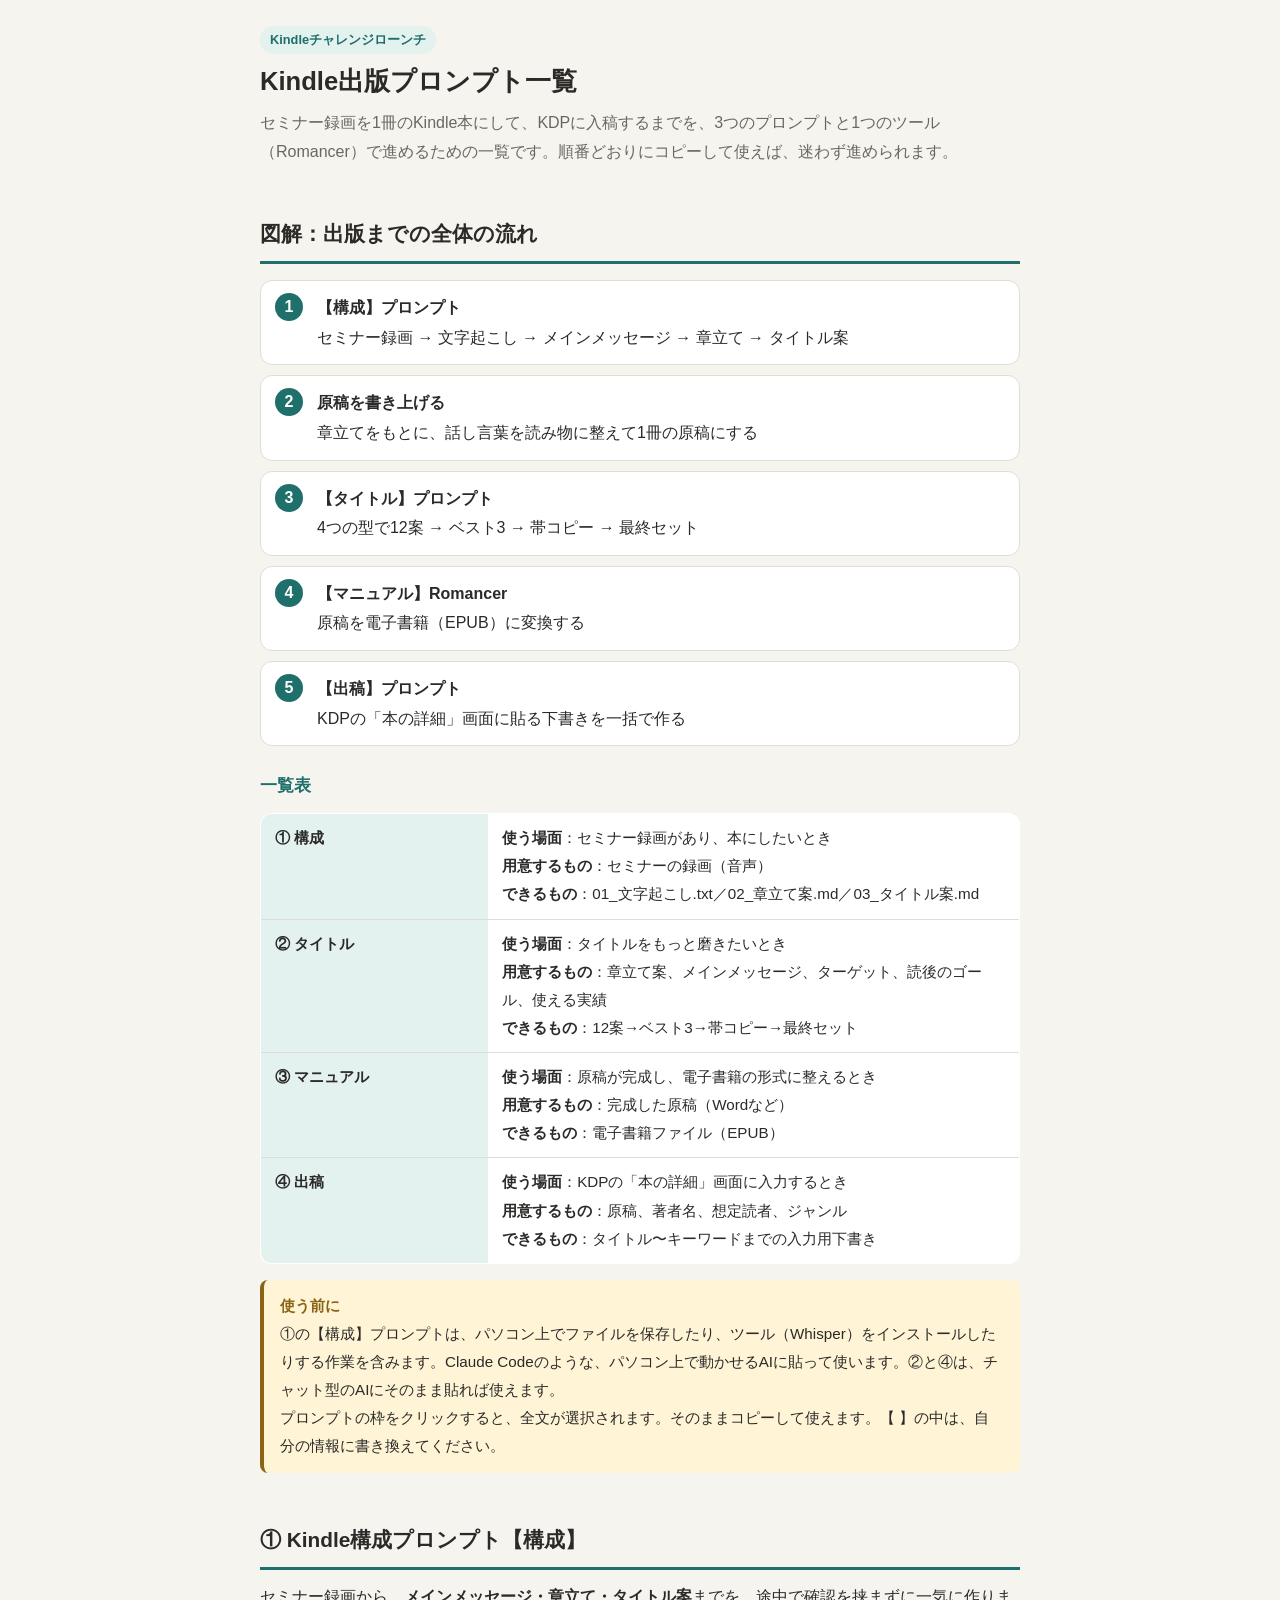
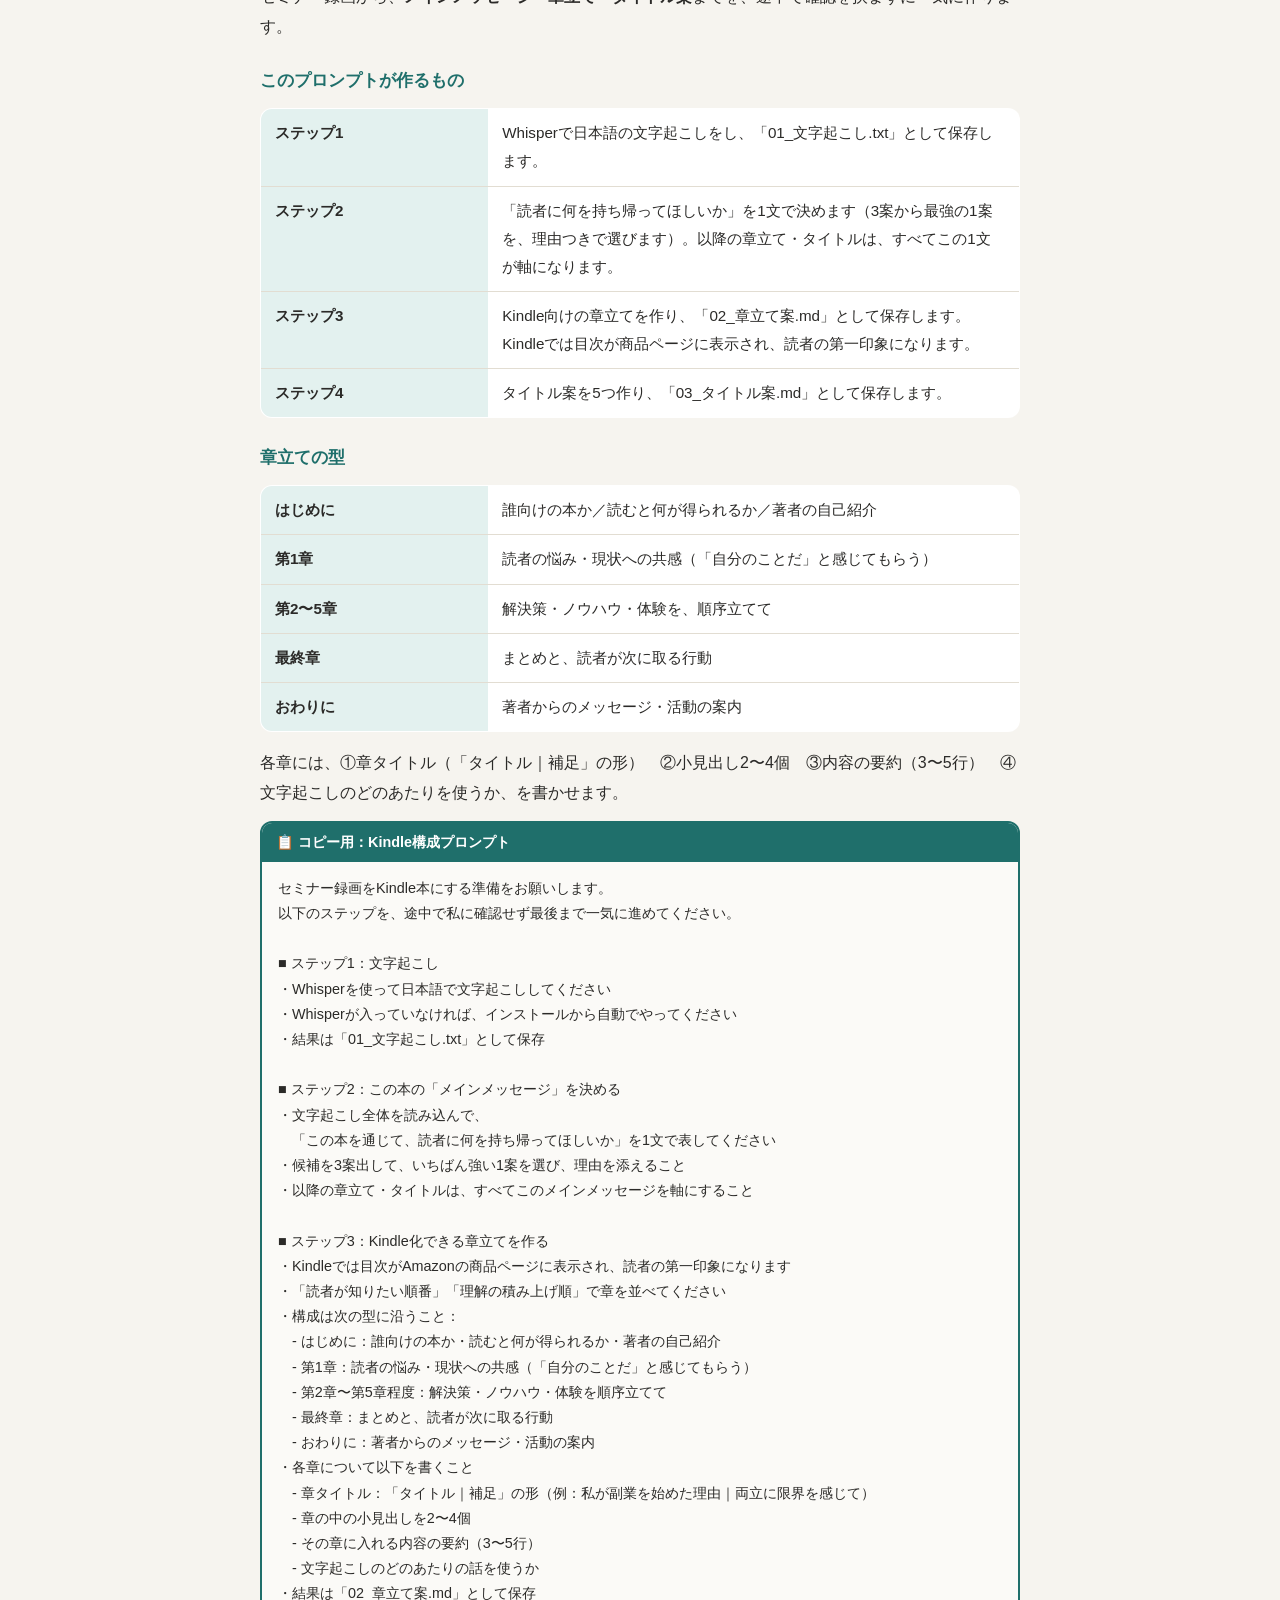
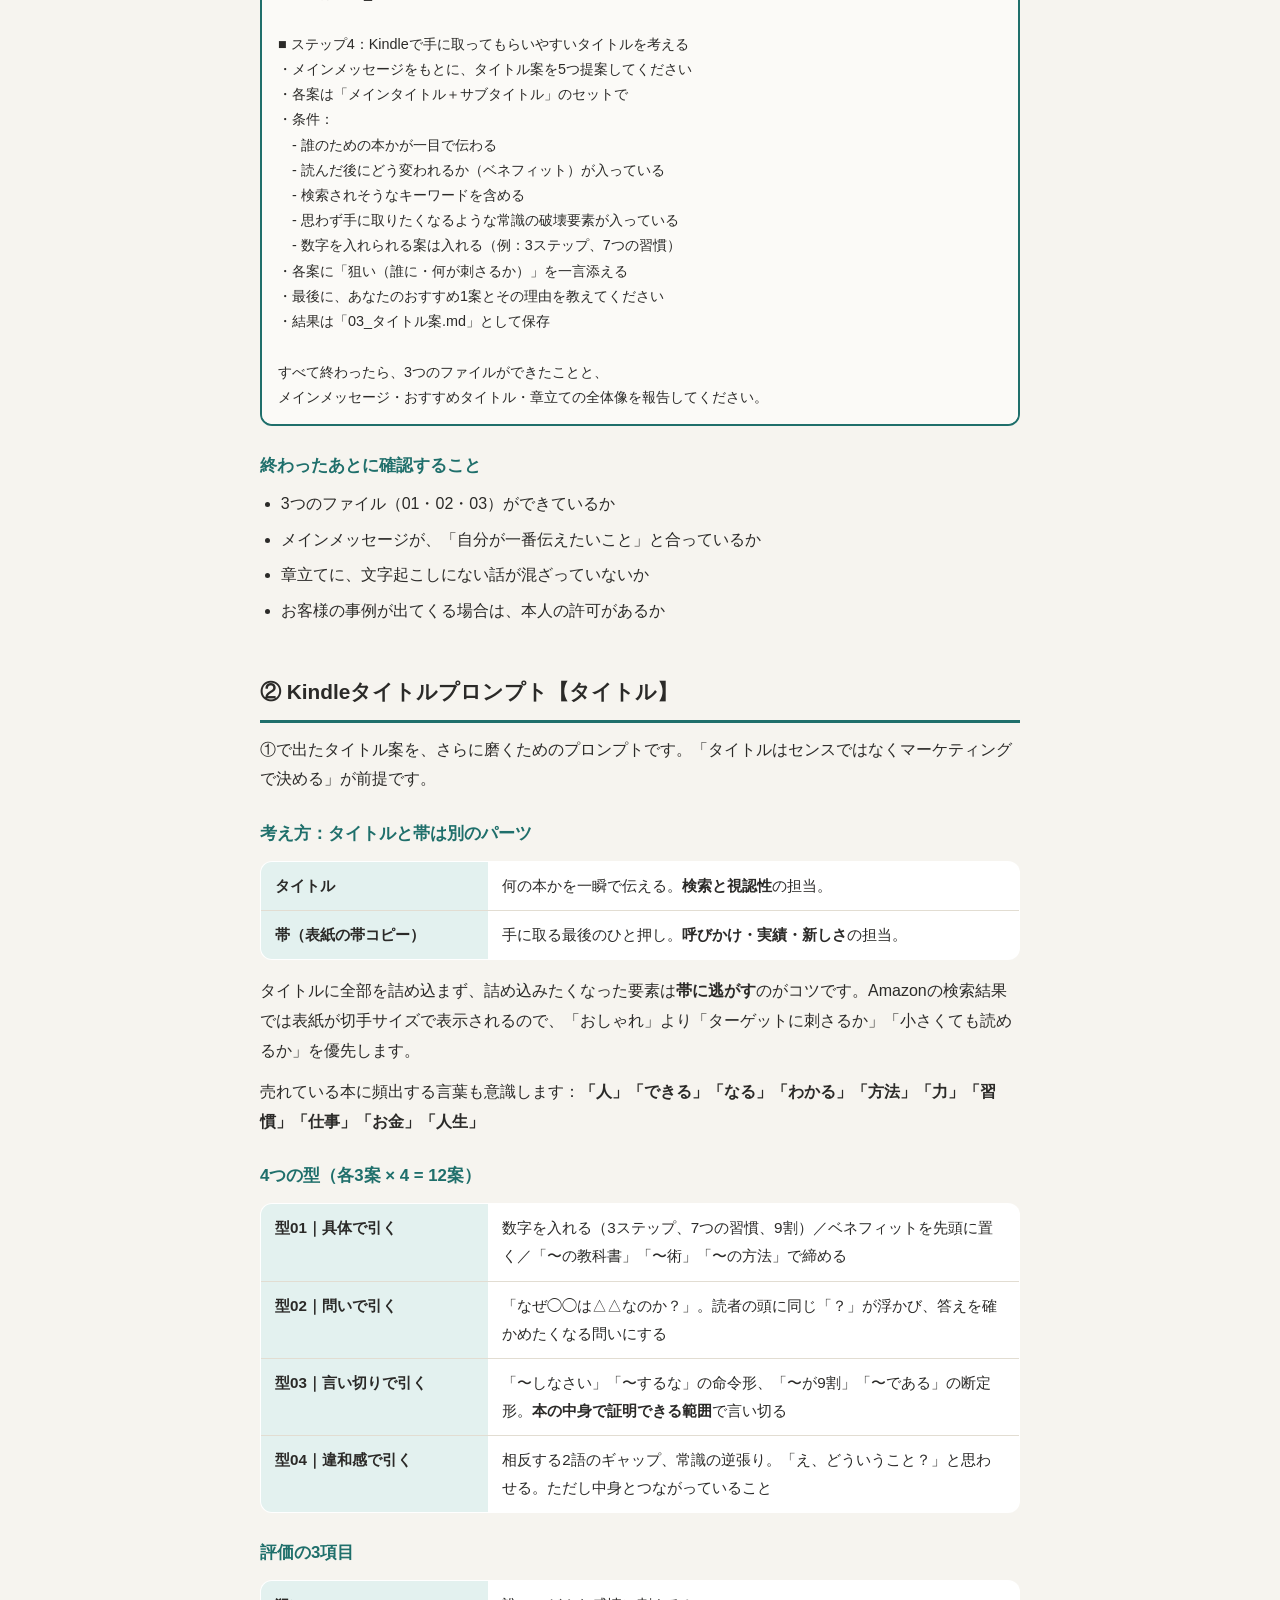
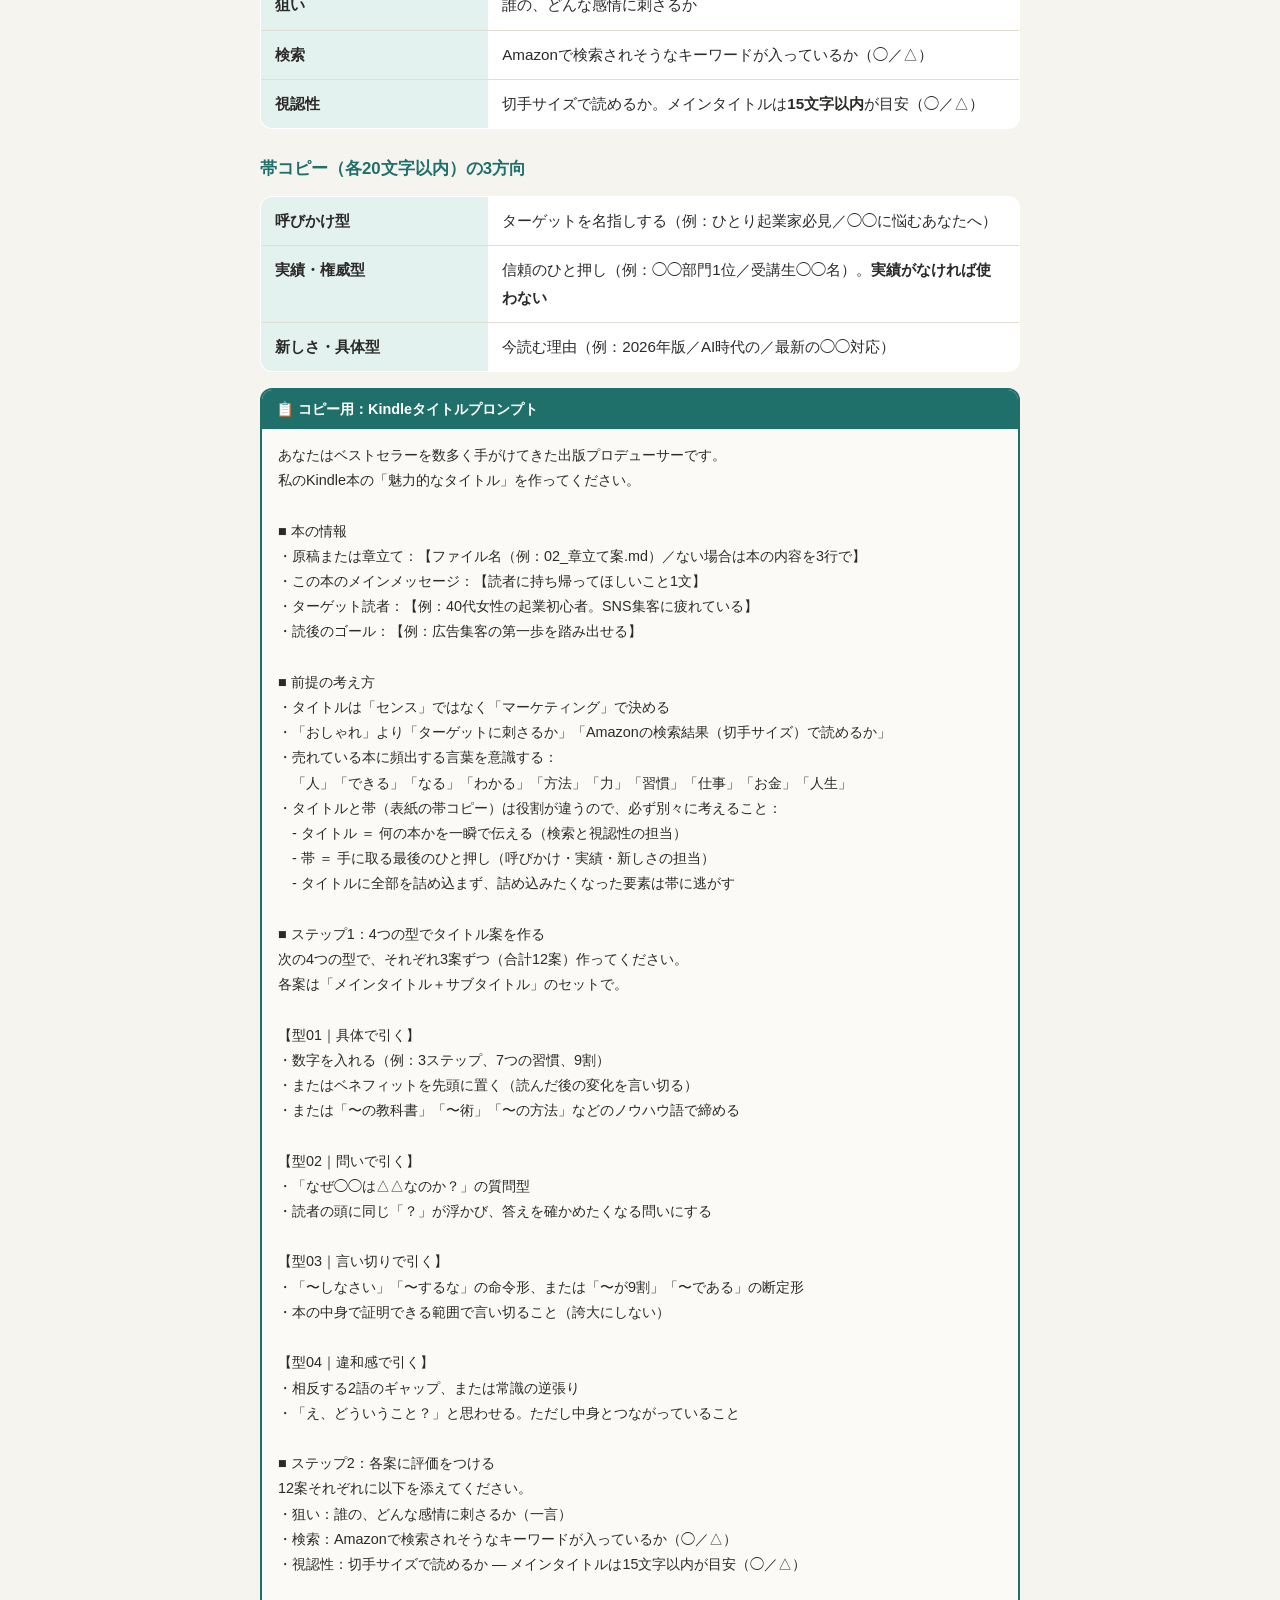
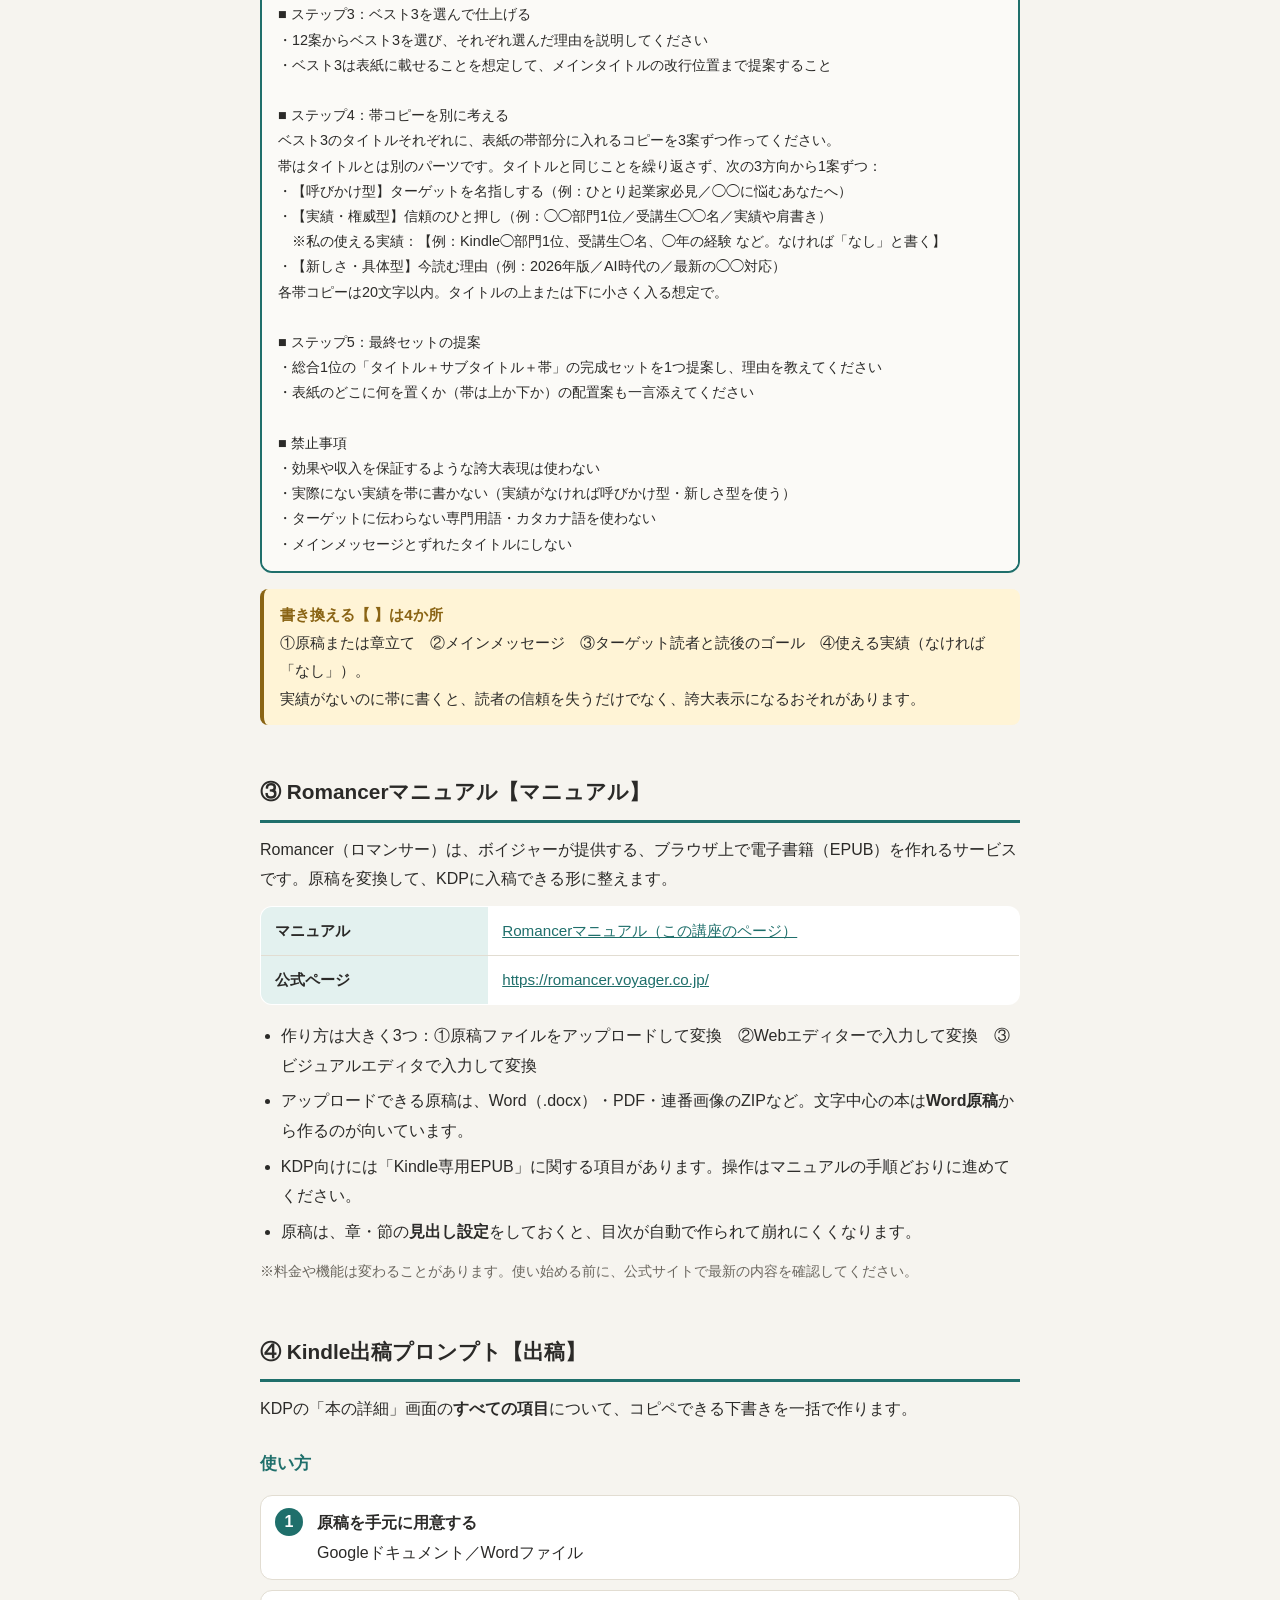
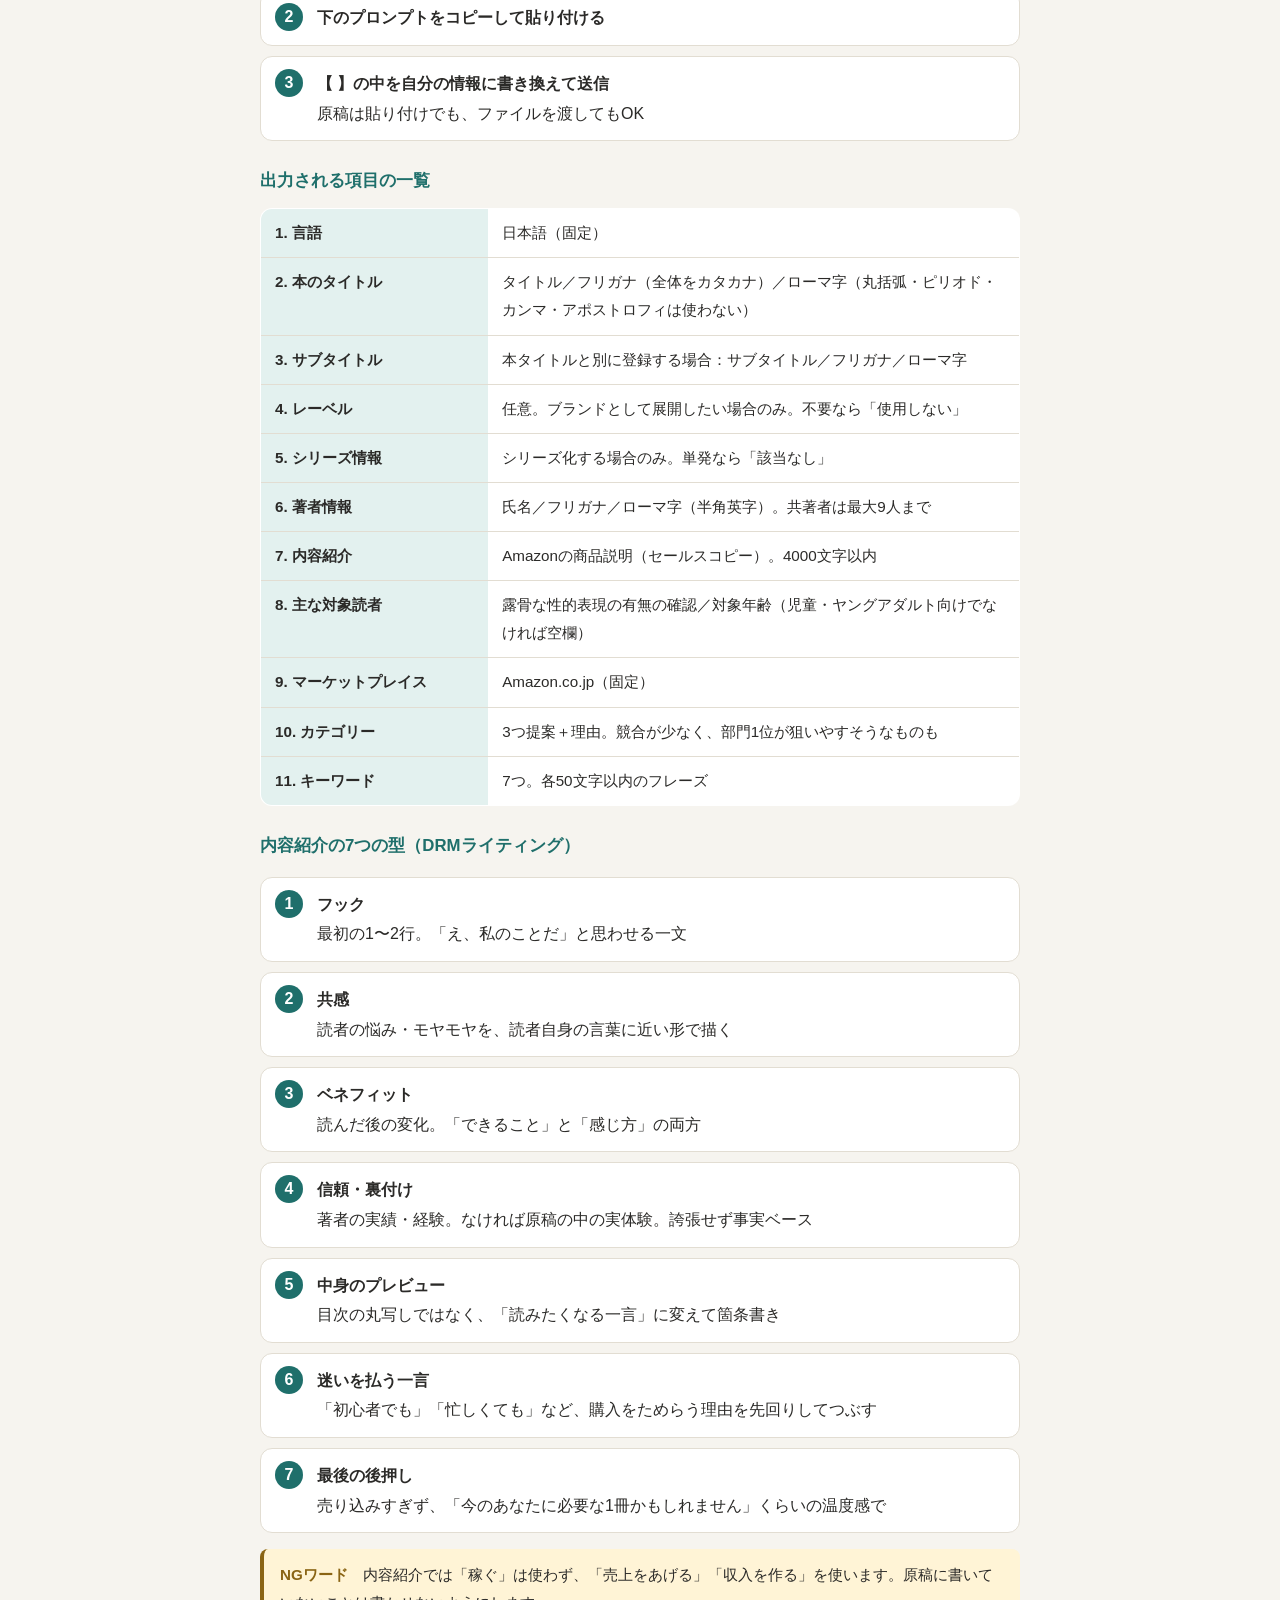
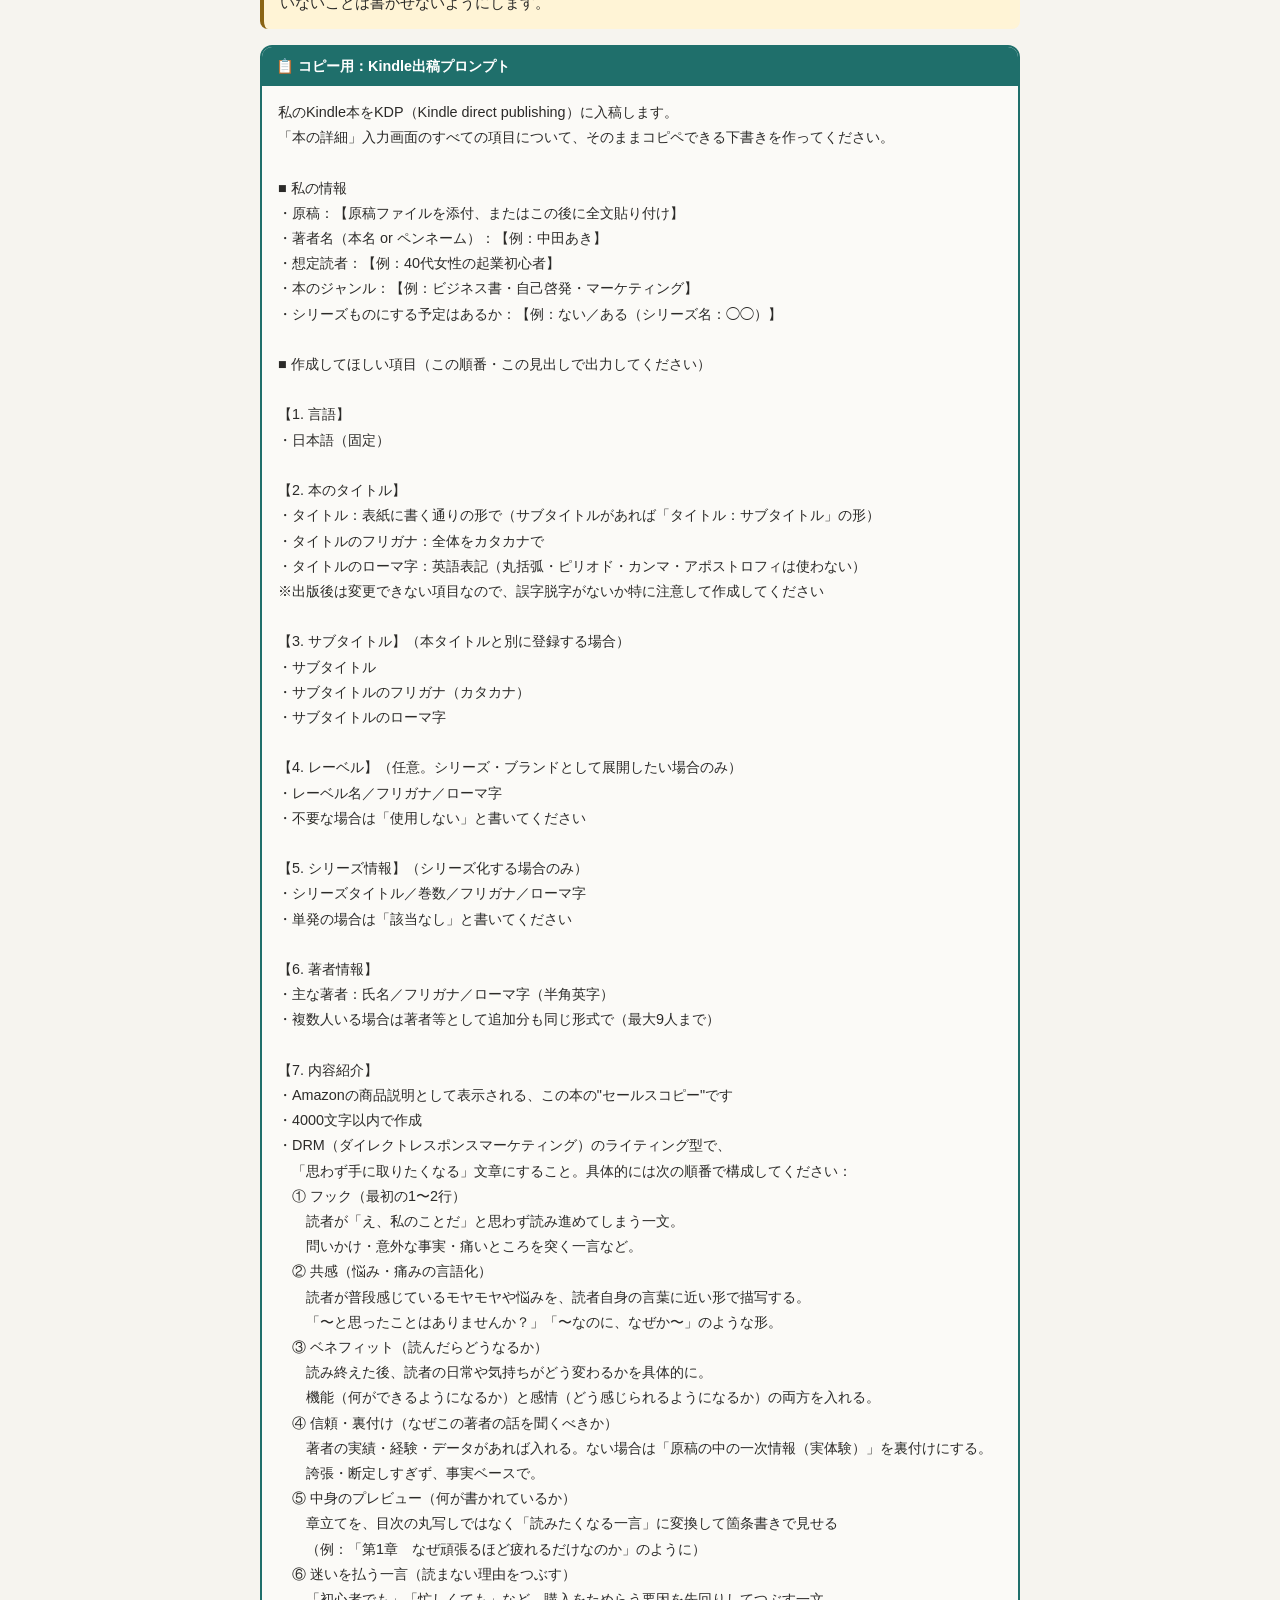
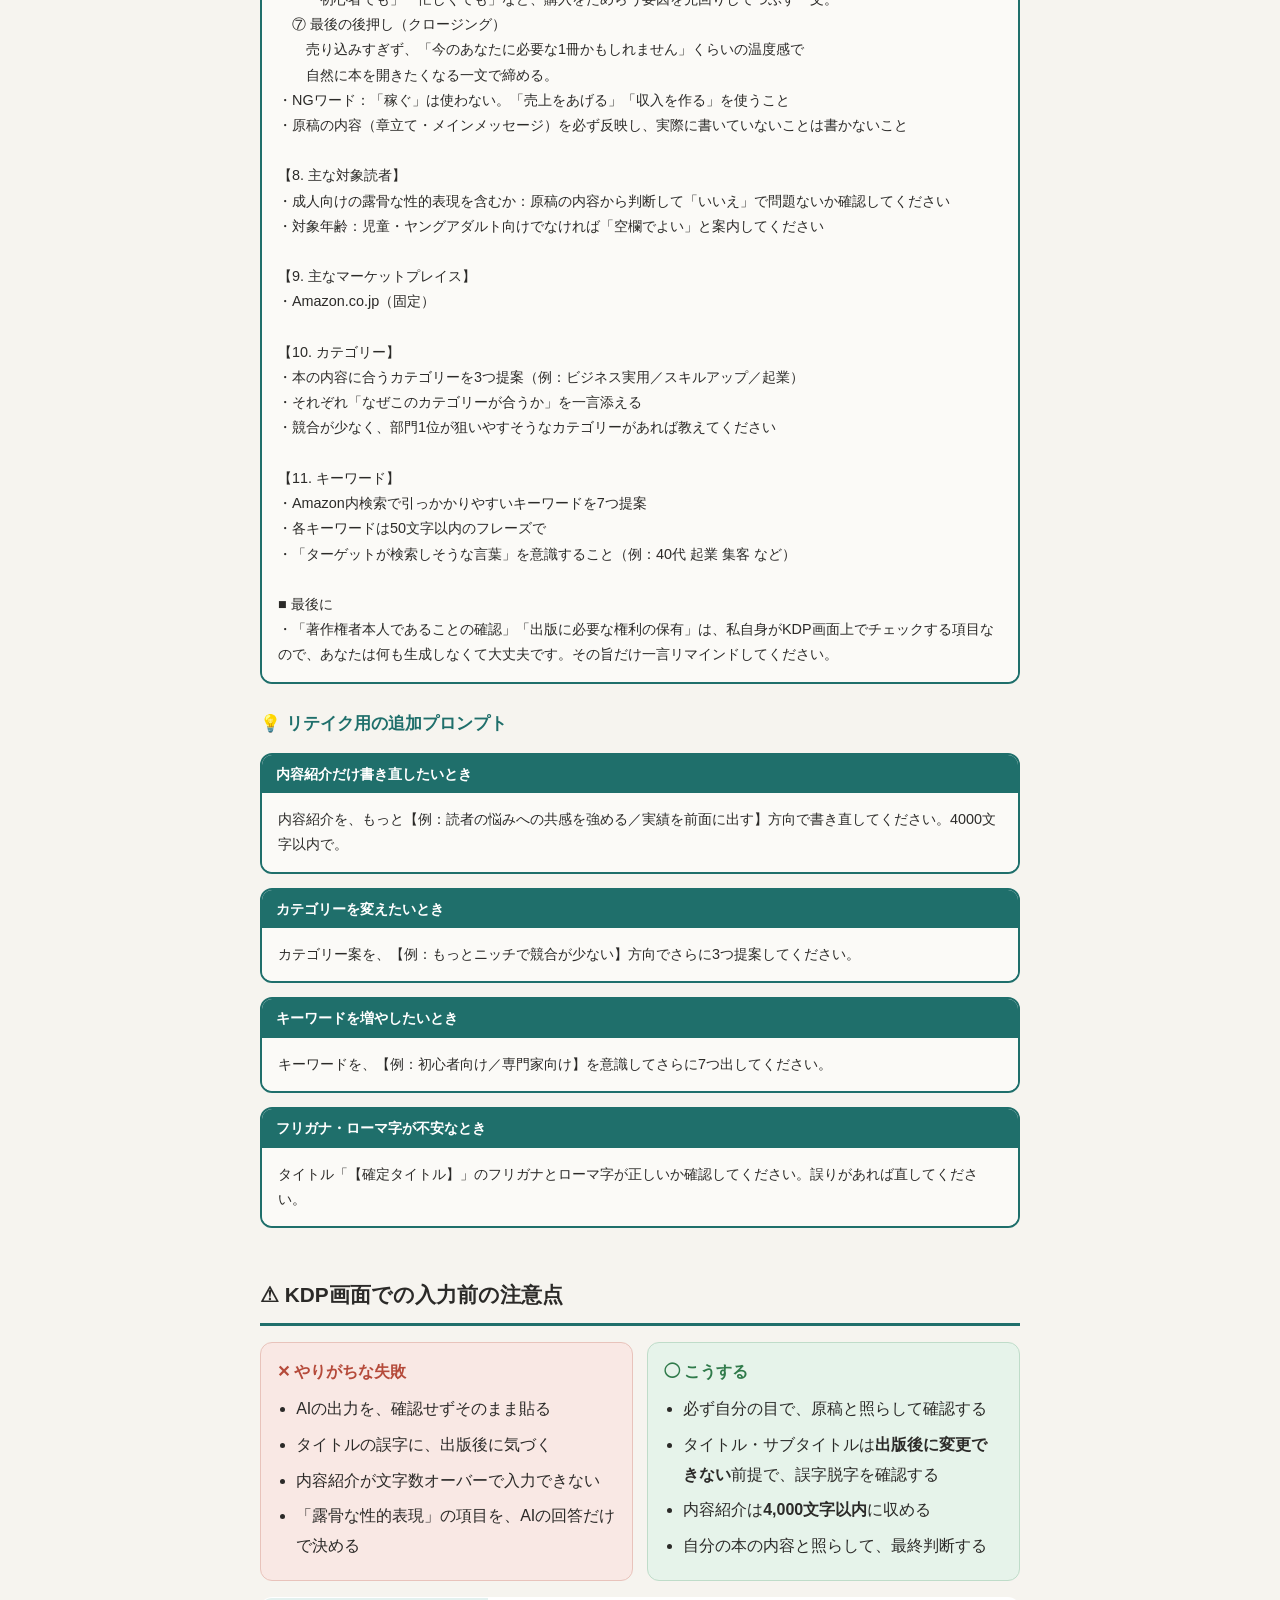
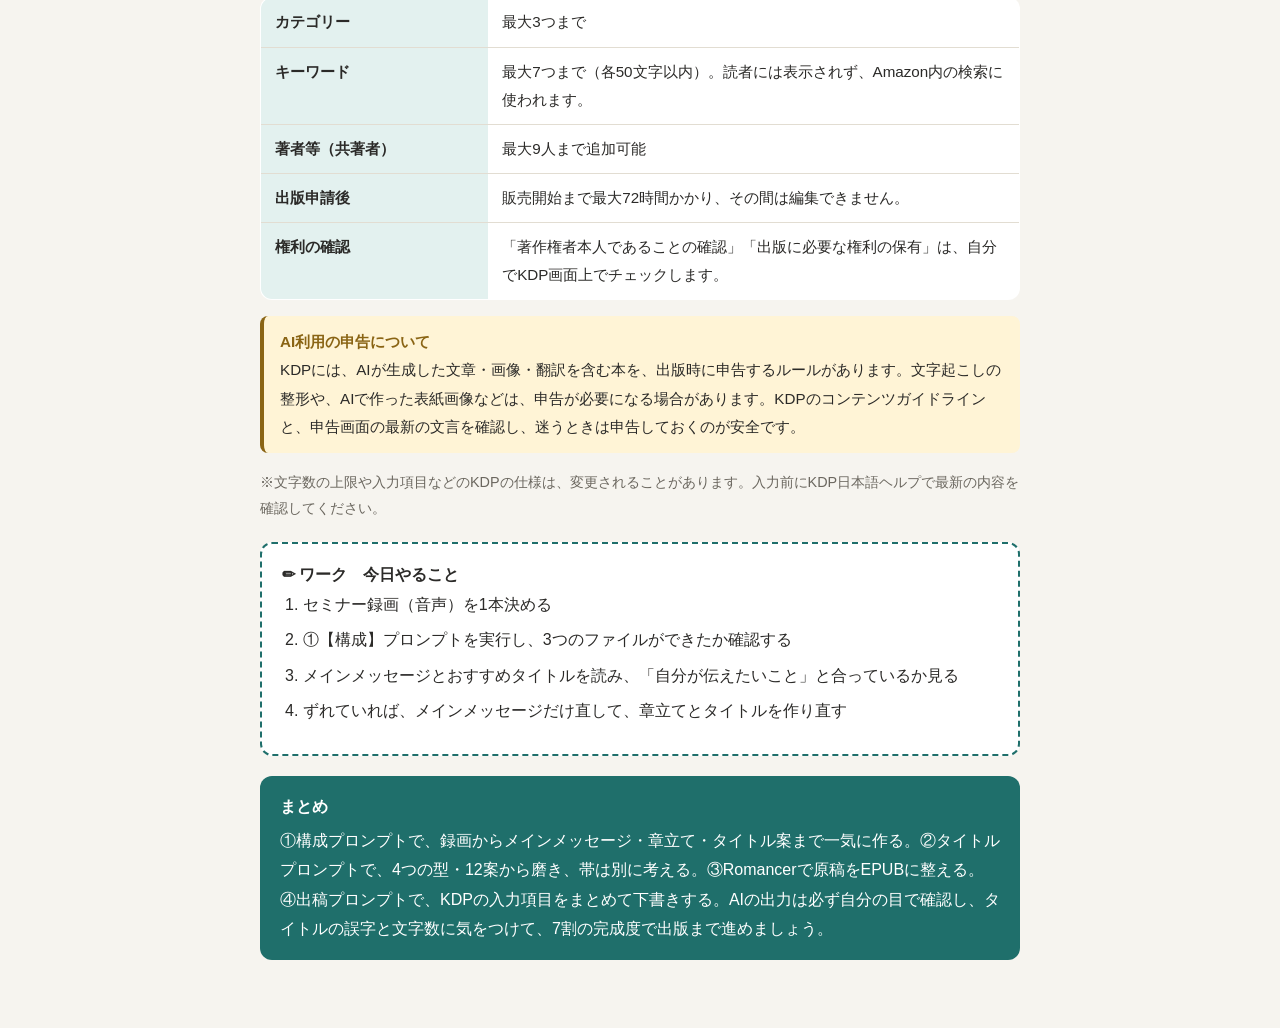
==== kindle-prompts-lesson.html @ 38202f0d "Add Kindle challenge-launch prompts lesson HTML Co-Authored-By: Claude Sonnet 5.5 <noreply@anthropic" ====
<!DOCTYPE html>
<html lang="ja">
<head>
<meta charset="utf-8">
<meta name="viewport" content="width=device-width, initial-scale=1">
<title>Kindleチャレンジローンチ プロンプト一覧</title>
<style>
  body { margin: 0; background: #f6f4ef; }
  .lesson { --ink:#2b2a28; --muted:#6b675f; --line:#e2ddd2; --card:#fff; --accent:#1f6f6b; --accent-soft:#e3f1ef; --ng:#b54a3a; --ng-soft:#f9e8e4; --ok:#2f7a4a; --ok-soft:#e6f3ea; --warn-soft:#fff4d6; --warn:#8a6414;
    max-width: 760px; margin: 0 auto; padding: 24px 16px 48px; color: var(--ink); font-family: "Hiragino Sans","Noto Sans JP","Yu Gothic",Meiryo,sans-serif; line-height: 1.85; font-size: 16px; }
  .lesson * { box-sizing: border-box; }
  .lesson h1 { font-size: 1.6rem; line-height: 1.4; margin: 0 0 8px; }
  .lesson h2 { font-size: 1.3rem; margin: 48px 0 12px; padding-bottom: 8px; border-bottom: 3px solid var(--accent); }
  .lesson h3 { font-size: 1.05rem; margin: 24px 0 8px; color: var(--accent); }
  .lesson p { margin: 0 0 12px; }
  .lesson ul, .lesson ol.plain { margin: 0 0 12px; padding-left: 1.3em; }
  .lesson li { margin-bottom: 6px; }
  .lesson a { color: var(--accent); }
  .lesson .lead { color: var(--muted); }
  .lesson .tag { display: inline-block; font-size: .8rem; background: var(--accent-soft); color: var(--accent); padding: 2px 10px; border-radius: 99px; font-weight: 700; margin-bottom: 10px; }
  .lesson .compare { display: grid; grid-template-columns: 1fr 1fr; gap: 14px; margin: 16px 0; }
  .lesson .col { border-radius: 12px; padding: 14px 16px; }
  .lesson .col.ng { background: var(--ng-soft); border: 1px solid #e8c3bb; }
  .lesson .col.ok { background: var(--ok-soft); border: 1px solid #bfdcc9; }
  .lesson .col .ttl { font-weight: 700; margin-bottom: 8px; }
  .lesson .col.ng .ttl { color: var(--ng); }
  .lesson .col.ok .ttl { color: var(--ok); }
  .lesson .col ul { margin: 0; padding-left: 1.2em; }
  .lesson .steps { list-style: none; padding: 0; counter-reset: s; }
  .lesson .steps li { counter-increment: s; background: var(--card); border: 1px solid var(--line); border-radius: 12px; padding: 12px 16px 12px 56px; position: relative; margin-bottom: 10px; }
  .lesson .steps li::before { content: counter(s); position: absolute; left: 14px; top: 12px; width: 28px; height: 28px; border-radius: 50%; background: var(--accent); color: #fff; text-align: center; line-height: 28px; font-weight: 700; }
  .lesson .steps b { display: block; }
  .lesson table { width: 100%; border-collapse: collapse; background: var(--card); border: 1px solid var(--line); border-radius: 12px; overflow: hidden; margin: 12px 0 16px; font-size: .95rem; }
  .lesson th, .lesson td { padding: 10px 14px; border-bottom: 1px solid var(--line); text-align: left; vertical-align: top; }
  .lesson th { background: var(--accent-soft); width: 30%; }
  .lesson tr:last-child th, .lesson tr:last-child td { border-bottom: 0; }
  .lesson .note { background: var(--warn-soft); border-left: 4px solid var(--warn); border-radius: 8px; padding: 12px 16px; margin: 16px 0; font-size: .95rem; }
  .lesson .note b { color: var(--warn); }
  .lesson .prompt-box { margin: 14px 0; border: 2px solid var(--accent); border-radius: 12px; overflow: hidden; background: #fff; }
  .lesson .prompt-box .hd { background: var(--accent); color: #fff; font-weight: 700; font-size: .9rem; padding: 6px 14px; }
  .lesson .prompt-box pre { margin: 0; padding: 14px 16px; white-space: pre-wrap; word-break: break-word; font-family: inherit; font-size: .9rem; line-height: 1.75; background: #fbfaf7; user-select: all; -webkit-user-select: all; }
  .lesson .summary { background: var(--accent); color: #fff; border-radius: 12px; padding: 16px 20px; margin: 20px 0; }
  .lesson .summary b { display: block; margin-bottom: 4px; }
  .lesson .work { background: var(--card); border: 2px dashed var(--accent); border-radius: 12px; padding: 16px 20px; margin: 20px 0; }
  .lesson .tips { font-size: .9rem; color: var(--muted); }
  @media (max-width: 600px) {
    .lesson .compare { grid-template-columns: 1fr; }
    .lesson th { width: 38%; }
  }
</style>
</head>
<body>
<div class="lesson">

  <span class="tag">Kindleチャレンジローンチ</span>
  <h1>Kindle出版プロンプト一覧</h1>
  <p class="lead">セミナー録画を1冊のKindle本にして、KDPに入稿するまでを、3つのプロンプトと1つのツール（Romancer）で進めるための一覧です。順番どおりにコピーして使えば、迷わず進められます。</p>

  <!-- ===== 図解 ===== -->
  <h2>図解：出版までの全体の流れ</h2>
  <ol class="steps">
    <li><b>【構成】プロンプト</b>セミナー録画 → 文字起こし → メインメッセージ → 章立て → タイトル案</li>
    <li><b>原稿を書き上げる</b>章立てをもとに、話し言葉を読み物に整えて1冊の原稿にする</li>
    <li><b>【タイトル】プロンプト</b>4つの型で12案 → ベスト3 → 帯コピー → 最終セット</li>
    <li><b>【マニュアル】Romancer</b>原稿を電子書籍（EPUB）に変換する</li>
    <li><b>【出稿】プロンプト</b>KDPの「本の詳細」画面に貼る下書きを一括で作る</li>
  </ol>

  <h3>一覧表</h3>
  <table>
    <tr><th>① 構成</th><td><b>使う場面</b>：セミナー録画があり、本にしたいとき<br><b>用意するもの</b>：セミナーの録画（音声）<br><b>できるもの</b>：01_文字起こし.txt／02_章立て案.md／03_タイトル案.md</td></tr>
    <tr><th>② タイトル</th><td><b>使う場面</b>：タイトルをもっと磨きたいとき<br><b>用意するもの</b>：章立て案、メインメッセージ、ターゲット、読後のゴール、使える実績<br><b>できるもの</b>：12案→ベスト3→帯コピー→最終セット</td></tr>
    <tr><th>③ マニュアル</th><td><b>使う場面</b>：原稿が完成し、電子書籍の形式に整えるとき<br><b>用意するもの</b>：完成した原稿（Wordなど）<br><b>できるもの</b>：電子書籍ファイル（EPUB）</td></tr>
    <tr><th>④ 出稿</th><td><b>使う場面</b>：KDPの「本の詳細」画面に入力するとき<br><b>用意するもの</b>：原稿、著者名、想定読者、ジャンル<br><b>できるもの</b>：タイトル〜キーワードまでの入力用下書き</td></tr>
  </table>

  <div class="note">
    <b>使う前に</b><br>
    ①の【構成】プロンプトは、パソコン上でファイルを保存したり、ツール（Whisper）をインストールしたりする作業を含みます。Claude Codeのような、パソコン上で動かせるAIに貼って使います。②と④は、チャット型のAIにそのまま貼れば使えます。<br>
    プロンプトの枠をクリックすると、全文が選択されます。そのままコピーして使えます。【 】の中は、自分の情報に書き換えてください。
  </div>

  <!-- ===== ① 構成 ===== -->
  <h2>① Kindle構成プロンプト【構成】</h2>
  <p>セミナー録画から、<b>メインメッセージ・章立て・タイトル案</b>までを、途中で確認を挟まずに一気に作ります。</p>

  <h3>このプロンプトが作るもの</h3>
  <table>
    <tr><th>ステップ1</th><td>Whisperで日本語の文字起こしをし、「01_文字起こし.txt」として保存します。</td></tr>
    <tr><th>ステップ2</th><td>「読者に何を持ち帰ってほしいか」を1文で決めます（3案から最強の1案を、理由つきで選びます）。以降の章立て・タイトルは、すべてこの1文が軸になります。</td></tr>
    <tr><th>ステップ3</th><td>Kindle向けの章立てを作り、「02_章立て案.md」として保存します。Kindleでは目次が商品ページに表示され、読者の第一印象になります。</td></tr>
    <tr><th>ステップ4</th><td>タイトル案を5つ作り、「03_タイトル案.md」として保存します。</td></tr>
  </table>

  <h3>章立ての型</h3>
  <table>
    <tr><th>はじめに</th><td>誰向けの本か／読むと何が得られるか／著者の自己紹介</td></tr>
    <tr><th>第1章</th><td>読者の悩み・現状への共感（「自分のことだ」と感じてもらう）</td></tr>
    <tr><th>第2〜5章</th><td>解決策・ノウハウ・体験を、順序立てて</td></tr>
    <tr><th>最終章</th><td>まとめと、読者が次に取る行動</td></tr>
    <tr><th>おわりに</th><td>著者からのメッセージ・活動の案内</td></tr>
  </table>
  <p>各章には、①章タイトル（「タイトル｜補足」の形）　②小見出し2〜4個　③内容の要約（3〜5行）　④文字起こしのどのあたりを使うか、を書かせます。</p>

  <div class="prompt-box"><div class="hd">📋 コピー用：Kindle構成プロンプト</div>
<pre>セミナー録画をKindle本にする準備をお願いします。
以下のステップを、途中で私に確認せず最後まで一気に進めてください。

■ ステップ1：文字起こし
・Whisperを使って日本語で文字起こししてください
・Whisperが入っていなければ、インストールから自動でやってください
・結果は「01_文字起こし.txt」として保存

■ ステップ2：この本の「メインメッセージ」を決める
・文字起こし全体を読み込んで、
　「この本を通じて、読者に何を持ち帰ってほしいか」を1文で表してください
・候補を3案出して、いちばん強い1案を選び、理由を添えること
・以降の章立て・タイトルは、すべてこのメインメッセージを軸にすること

■ ステップ3：Kindle化できる章立てを作る
・Kindleでは目次がAmazonの商品ページに表示され、読者の第一印象になります
・「読者が知りたい順番」「理解の積み上げ順」で章を並べてください
・構成は次の型に沿うこと：
　- はじめに：誰向けの本か・読むと何が得られるか・著者の自己紹介
　- 第1章：読者の悩み・現状への共感（「自分のことだ」と感じてもらう）
　- 第2章〜第5章程度：解決策・ノウハウ・体験を順序立てて
　- 最終章：まとめと、読者が次に取る行動
　- おわりに：著者からのメッセージ・活動の案内
・各章について以下を書くこと
　- 章タイトル：「タイトル｜補足」の形（例：私が副業を始めた理由｜両立に限界を感じて）
　- 章の中の小見出しを2〜4個
　- その章に入れる内容の要約（3〜5行）
　- 文字起こしのどのあたりの話を使うか
・結果は「02_章立て案.md」として保存

■ ステップ4：Kindleで手に取ってもらいやすいタイトルを考える
・メインメッセージをもとに、タイトル案を5つ提案してください
・各案は「メインタイトル＋サブタイトル」のセットで
・条件：
　- 誰のための本かが一目で伝わる
　- 読んだ後にどう変われるか（ベネフィット）が入っている
　- 検索されそうなキーワードを含める
　- 思わず手に取りたくなるような常識の破壊要素が入っている
　- 数字を入れられる案は入れる（例：3ステップ、7つの習慣）
・各案に「狙い（誰に・何が刺さるか）」を一言添える
・最後に、あなたのおすすめ1案とその理由を教えてください
・結果は「03_タイトル案.md」として保存

すべて終わったら、3つのファイルができたことと、
メインメッセージ・おすすめタイトル・章立ての全体像を報告してください。</pre></div>

  <h3>終わったあとに確認すること</h3>
  <ul>
    <li>3つのファイル（01・02・03）ができているか</li>
    <li>メインメッセージが、「自分が一番伝えたいこと」と合っているか</li>
    <li>章立てに、文字起こしにない話が混ざっていないか</li>
    <li>お客様の事例が出てくる場合は、本人の許可があるか</li>
  </ul>

  <!-- ===== ② タイトル ===== -->
  <h2>② Kindleタイトルプロンプト【タイトル】</h2>
  <p>①で出たタイトル案を、さらに磨くためのプロンプトです。「タイトルはセンスではなくマーケティングで決める」が前提です。</p>

  <h3>考え方：タイトルと帯は別のパーツ</h3>
  <table>
    <tr><th>タイトル</th><td>何の本かを一瞬で伝える。<b>検索と視認性</b>の担当。</td></tr>
    <tr><th>帯（表紙の帯コピー）</th><td>手に取る最後のひと押し。<b>呼びかけ・実績・新しさ</b>の担当。</td></tr>
  </table>
  <p>タイトルに全部を詰め込まず、詰め込みたくなった要素は<b>帯に逃がす</b>のがコツです。Amazonの検索結果では表紙が切手サイズで表示されるので、「おしゃれ」より「ターゲットに刺さるか」「小さくても読めるか」を優先します。</p>
  <p>売れている本に頻出する言葉も意識します：<b>「人」「できる」「なる」「わかる」「方法」「力」「習慣」「仕事」「お金」「人生」</b></p>

  <h3>4つの型（各3案 × 4 = 12案）</h3>
  <table>
    <tr><th>型01｜具体で引く</th><td>数字を入れる（3ステップ、7つの習慣、9割）／ベネフィットを先頭に置く／「〜の教科書」「〜術」「〜の方法」で締める</td></tr>
    <tr><th>型02｜問いで引く</th><td>「なぜ◯◯は△△なのか？」。読者の頭に同じ「？」が浮かび、答えを確かめたくなる問いにする</td></tr>
    <tr><th>型03｜言い切りで引く</th><td>「〜しなさい」「〜するな」の命令形、「〜が9割」「〜である」の断定形。<b>本の中身で証明できる範囲</b>で言い切る</td></tr>
    <tr><th>型04｜違和感で引く</th><td>相反する2語のギャップ、常識の逆張り。「え、どういうこと？」と思わせる。ただし中身とつながっていること</td></tr>
  </table>

  <h3>評価の3項目</h3>
  <table>
    <tr><th>狙い</th><td>誰の、どんな感情に刺さるか</td></tr>
    <tr><th>検索</th><td>Amazonで検索されそうなキーワードが入っているか（◯／△）</td></tr>
    <tr><th>視認性</th><td>切手サイズで読めるか。メインタイトルは<b>15文字以内</b>が目安（◯／△）</td></tr>
  </table>

  <h3>帯コピー（各20文字以内）の3方向</h3>
  <table>
    <tr><th>呼びかけ型</th><td>ターゲットを名指しする（例：ひとり起業家必見／◯◯に悩むあなたへ）</td></tr>
    <tr><th>実績・権威型</th><td>信頼のひと押し（例：◯◯部門1位／受講生◯◯名）。<b>実績がなければ使わない</b></td></tr>
    <tr><th>新しさ・具体型</th><td>今読む理由（例：2026年版／AI時代の／最新の◯◯対応）</td></tr>
  </table>

  <div class="prompt-box"><div class="hd">📋 コピー用：Kindleタイトルプロンプト</div>
<pre>あなたはベストセラーを数多く手がけてきた出版プロデューサーです。
私のKindle本の「魅力的なタイトル」を作ってください。

■ 本の情報
・原稿または章立て：【ファイル名（例：02_章立て案.md）／ない場合は本の内容を3行で】
・この本のメインメッセージ：【読者に持ち帰ってほしいこと1文】
・ターゲット読者：【例：40代女性の起業初心者。SNS集客に疲れている】
・読後のゴール：【例：広告集客の第一歩を踏み出せる】

■ 前提の考え方
・タイトルは「センス」ではなく「マーケティング」で決める
・「おしゃれ」より「ターゲットに刺さるか」「Amazonの検索結果（切手サイズ）で読めるか」
・売れている本に頻出する言葉を意識する：
　「人」「できる」「なる」「わかる」「方法」「力」「習慣」「仕事」「お金」「人生」
・タイトルと帯（表紙の帯コピー）は役割が違うので、必ず別々に考えること：
　- タイトル ＝ 何の本かを一瞬で伝える（検索と視認性の担当）
　- 帯 ＝ 手に取る最後のひと押し（呼びかけ・実績・新しさの担当）
　- タイトルに全部を詰め込まず、詰め込みたくなった要素は帯に逃がす

■ ステップ1：4つの型でタイトル案を作る
次の4つの型で、それぞれ3案ずつ（合計12案）作ってください。
各案は「メインタイトル＋サブタイトル」のセットで。

【型01｜具体で引く】
・数字を入れる（例：3ステップ、7つの習慣、9割）
・またはベネフィットを先頭に置く（読んだ後の変化を言い切る）
・または「〜の教科書」「〜術」「〜の方法」などのノウハウ語で締める

【型02｜問いで引く】
・「なぜ◯◯は△△なのか？」の質問型
・読者の頭に同じ「？」が浮かび、答えを確かめたくなる問いにする

【型03｜言い切りで引く】
・「〜しなさい」「〜するな」の命令形、または「〜が9割」「〜である」の断定形
・本の中身で証明できる範囲で言い切ること（誇大にしない）

【型04｜違和感で引く】
・相反する2語のギャップ、または常識の逆張り
・「え、どういうこと？」と思わせる。ただし中身とつながっていること

■ ステップ2：各案に評価をつける
12案それぞれに以下を添えてください。
・狙い：誰の、どんな感情に刺さるか（一言）
・検索：Amazonで検索されそうなキーワードが入っているか（◯／△）
・視認性：切手サイズで読めるか — メインタイトルは15文字以内が目安（◯／△）

■ ステップ3：ベスト3を選んで仕上げる
・12案からベスト3を選び、それぞれ選んだ理由を説明してください
・ベスト3は表紙に載せることを想定して、メインタイトルの改行位置まで提案すること

■ ステップ4：帯コピーを別に考える
ベスト3のタイトルそれぞれに、表紙の帯部分に入れるコピーを3案ずつ作ってください。
帯はタイトルとは別のパーツです。タイトルと同じことを繰り返さず、次の3方向から1案ずつ：
・【呼びかけ型】ターゲットを名指しする（例：ひとり起業家必見／◯◯に悩むあなたへ）
・【実績・権威型】信頼のひと押し（例：◯◯部門1位／受講生◯◯名／実績や肩書き）
　※私の使える実績：【例：Kindle◯部門1位、受講生◯名、◯年の経験 など。なければ「なし」と書く】
・【新しさ・具体型】今読む理由（例：2026年版／AI時代の／最新の◯◯対応）
各帯コピーは20文字以内。タイトルの上または下に小さく入る想定で。

■ ステップ5：最終セットの提案
・総合1位の「タイトル＋サブタイトル＋帯」の完成セットを1つ提案し、理由を教えてください
・表紙のどこに何を置くか（帯は上か下か）の配置案も一言添えてください

■ 禁止事項
・効果や収入を保証するような誇大表現は使わない
・実際にない実績を帯に書かない（実績がなければ呼びかけ型・新しさ型を使う）
・ターゲットに伝わらない専門用語・カタカナ語を使わない
・メインメッセージとずれたタイトルにしない</pre></div>

  <div class="note">
    <b>書き換える【 】は4か所</b><br>
    ①原稿または章立て　②メインメッセージ　③ターゲット読者と読後のゴール　④使える実績（なければ「なし」）。<br>
    実績がないのに帯に書くと、読者の信頼を失うだけでなく、誇大表示になるおそれがあります。
  </div>

  <!-- ===== ③ Romancer ===== -->
  <h2>③ Romancerマニュアル【マニュアル】</h2>
  <p>Romancer（ロマンサー）は、ボイジャーが提供する、ブラウザ上で電子書籍（EPUB）を作れるサービスです。原稿を変換して、KDPに入稿できる形に整えます。</p>
  <table>
    <tr><th>マニュアル</th><td><a href="https://utage-system.com/p/Zy8VG1LmSmVi" target="_blank" rel="noopener">Romancerマニュアル（この講座のページ）</a></td></tr>
    <tr><th>公式ページ</th><td><a href="https://romancer.voyager.co.jp/" target="_blank" rel="noopener">https://romancer.voyager.co.jp/</a></td></tr>
  </table>
  <ul>
    <li>作り方は大きく3つ：①原稿ファイルをアップロードして変換　②Webエディターで入力して変換　③ビジュアルエディタで入力して変換</li>
    <li>アップロードできる原稿は、Word（.docx）・PDF・連番画像のZIPなど。文字中心の本は<b>Word原稿</b>から作るのが向いています。</li>
    <li>KDP向けには「Kindle専用EPUB」に関する項目があります。操作はマニュアルの手順どおりに進めてください。</li>
    <li>原稿は、章・節の<b>見出し設定</b>をしておくと、目次が自動で作られて崩れにくくなります。</li>
  </ul>
  <p class="tips">※料金や機能は変わることがあります。使い始める前に、公式サイトで最新の内容を確認してください。</p>

  <!-- ===== ④ 出稿 ===== -->
  <h2>④ Kindle出稿プロンプト【出稿】</h2>
  <p>KDPの「本の詳細」画面の<b>すべての項目</b>について、コピペできる下書きを一括で作ります。</p>

  <h3>使い方</h3>
  <ol class="steps">
    <li><b>原稿を手元に用意する</b>Googleドキュメント／Wordファイル</li>
    <li><b>下のプロンプトをコピーして貼り付ける</b></li>
    <li><b>【 】の中を自分の情報に書き換えて送信</b>原稿は貼り付けでも、ファイルを渡してもOK</li>
  </ol>

  <h3>出力される項目の一覧</h3>
  <table>
    <tr><th>1. 言語</th><td>日本語（固定）</td></tr>
    <tr><th>2. 本のタイトル</th><td>タイトル／フリガナ（全体をカタカナ）／ローマ字（丸括弧・ピリオド・カンマ・アポストロフィは使わない）</td></tr>
    <tr><th>3. サブタイトル</th><td>本タイトルと別に登録する場合：サブタイトル／フリガナ／ローマ字</td></tr>
    <tr><th>4. レーベル</th><td>任意。ブランドとして展開したい場合のみ。不要なら「使用しない」</td></tr>
    <tr><th>5. シリーズ情報</th><td>シリーズ化する場合のみ。単発なら「該当なし」</td></tr>
    <tr><th>6. 著者情報</th><td>氏名／フリガナ／ローマ字（半角英字）。共著者は最大9人まで</td></tr>
    <tr><th>7. 内容紹介</th><td>Amazonの商品説明（セールスコピー）。4000文字以内</td></tr>
    <tr><th>8. 主な対象読者</th><td>露骨な性的表現の有無の確認／対象年齢（児童・ヤングアダルト向けでなければ空欄）</td></tr>
    <tr><th>9. マーケットプレイス</th><td>Amazon.co.jp（固定）</td></tr>
    <tr><th>10. カテゴリー</th><td>3つ提案＋理由。競合が少なく、部門1位が狙いやすそうなものも</td></tr>
    <tr><th>11. キーワード</th><td>7つ。各50文字以内のフレーズ</td></tr>
  </table>

  <h3>内容紹介の7つの型（DRMライティング）</h3>
  <ol class="steps">
    <li><b>フック</b>最初の1〜2行。「え、私のことだ」と思わせる一文</li>
    <li><b>共感</b>読者の悩み・モヤモヤを、読者自身の言葉に近い形で描く</li>
    <li><b>ベネフィット</b>読んだ後の変化。「できること」と「感じ方」の両方</li>
    <li><b>信頼・裏付け</b>著者の実績・経験。なければ原稿の中の実体験。誇張せず事実ベース</li>
    <li><b>中身のプレビュー</b>目次の丸写しではなく、「読みたくなる一言」に変えて箇条書き</li>
    <li><b>迷いを払う一言</b>「初心者でも」「忙しくても」など、購入をためらう理由を先回りしてつぶす</li>
    <li><b>最後の後押し</b>売り込みすぎず、「今のあなたに必要な1冊かもしれません」くらいの温度感で</li>
  </ol>
  <div class="note">
    <b>NGワード</b>　内容紹介では「稼ぐ」は使わず、「売上をあげる」「収入を作る」を使います。原稿に書いていないことは書かせないようにします。
  </div>

  <div class="prompt-box"><div class="hd">📋 コピー用：Kindle出稿プロンプト</div>
<pre>私のKindle本をKDP（Kindle direct publishing）に入稿します。
「本の詳細」入力画面のすべての項目について、そのままコピペできる下書きを作ってください。

■ 私の情報
・原稿：【原稿ファイルを添付、またはこの後に全文貼り付け】
・著者名（本名 or ペンネーム）：【例：中田あき】
・想定読者：【例：40代女性の起業初心者】
・本のジャンル：【例：ビジネス書・自己啓発・マーケティング】
・シリーズものにする予定はあるか：【例：ない／ある（シリーズ名：◯◯）】

■ 作成してほしい項目（この順番・この見出しで出力してください）

【1. 言語】
・日本語（固定）

【2. 本のタイトル】
・タイトル：表紙に書く通りの形で（サブタイトルがあれば「タイトル：サブタイトル」の形）
・タイトルのフリガナ：全体をカタカナで
・タイトルのローマ字：英語表記（丸括弧・ピリオド・カンマ・アポストロフィは使わない）
※出版後は変更できない項目なので、誤字脱字がないか特に注意して作成してください

【3. サブタイトル】（本タイトルと別に登録する場合）
・サブタイトル
・サブタイトルのフリガナ（カタカナ）
・サブタイトルのローマ字

【4. レーベル】（任意。シリーズ・ブランドとして展開したい場合のみ）
・レーベル名／フリガナ／ローマ字
・不要な場合は「使用しない」と書いてください

【5. シリーズ情報】（シリーズ化する場合のみ）
・シリーズタイトル／巻数／フリガナ／ローマ字
・単発の場合は「該当なし」と書いてください

【6. 著者情報】
・主な著者：氏名／フリガナ／ローマ字（半角英字）
・複数人いる場合は著者等として追加分も同じ形式で（最大9人まで）

【7. 内容紹介】
・Amazonの商品説明として表示される、この本の"セールスコピー"です
・4000文字以内で作成
・DRM（ダイレクトレスポンスマーケティング）のライティング型で、
　「思わず手に取りたくなる」文章にすること。具体的には次の順番で構成してください：
　① フック（最初の1〜2行）
　　読者が「え、私のことだ」と思わず読み進めてしまう一文。
　　問いかけ・意外な事実・痛いところを突く一言など。
　② 共感（悩み・痛みの言語化）
　　読者が普段感じているモヤモヤや悩みを、読者自身の言葉に近い形で描写する。
　　「〜と思ったことはありませんか？」「〜なのに、なぜか〜」のような形。
　③ ベネフィット（読んだらどうなるか）
　　読み終えた後、読者の日常や気持ちがどう変わるかを具体的に。
　　機能（何ができるようになるか）と感情（どう感じられるようになるか）の両方を入れる。
　④ 信頼・裏付け（なぜこの著者の話を聞くべきか）
　　著者の実績・経験・データがあれば入れる。ない場合は「原稿の中の一次情報（実体験）」を裏付けにする。
　　誇張・断定しすぎず、事実ベースで。
　⑤ 中身のプレビュー（何が書かれているか）
　　章立てを、目次の丸写しではなく「読みたくなる一言」に変換して箇条書きで見せる
　　（例：「第1章　なぜ頑張るほど疲れるだけなのか」のように）
　⑥ 迷いを払う一言（読まない理由をつぶす）
　　「初心者でも」「忙しくても」など、購入をためらう要因を先回りしてつぶす一文。
　⑦ 最後の後押し（クロージング）
　　売り込みすぎず、「今のあなたに必要な1冊かもしれません」くらいの温度感で
　　自然に本を開きたくなる一文で締める。
・NGワード：「稼ぐ」は使わない。「売上をあげる」「収入を作る」を使うこと
・原稿の内容（章立て・メインメッセージ）を必ず反映し、実際に書いていないことは書かないこと

【8. 主な対象読者】
・成人向けの露骨な性的表現を含むか：原稿の内容から判断して「いいえ」で問題ないか確認してください
・対象年齢：児童・ヤングアダルト向けでなければ「空欄でよい」と案内してください

【9. 主なマーケットプレイス】
・Amazon.co.jp（固定）

【10. カテゴリー】
・本の内容に合うカテゴリーを3つ提案（例：ビジネス実用／スキルアップ／起業）
・それぞれ「なぜこのカテゴリーが合うか」を一言添える
・競合が少なく、部門1位が狙いやすそうなカテゴリーがあれば教えてください

【11. キーワード】
・Amazon内検索で引っかかりやすいキーワードを7つ提案
・各キーワードは50文字以内のフレーズで
・「ターゲットが検索しそうな言葉」を意識すること（例：40代 起業 集客 など）

■ 最後に
・「著作権者本人であることの確認」「出版に必要な権利の保有」は、私自身がKDP画面上でチェックする項目なので、あなたは何も生成しなくて大丈夫です。その旨だけ一言リマインドしてください。</pre></div>

  <h3>💡 リテイク用の追加プロンプト</h3>
  <div class="prompt-box"><div class="hd">内容紹介だけ書き直したいとき</div>
<pre>内容紹介を、もっと【例：読者の悩みへの共感を強める／実績を前面に出す】方向で書き直してください。4000文字以内で。</pre></div>
  <div class="prompt-box"><div class="hd">カテゴリーを変えたいとき</div>
<pre>カテゴリー案を、【例：もっとニッチで競合が少ない】方向でさらに3つ提案してください。</pre></div>
  <div class="prompt-box"><div class="hd">キーワードを増やしたいとき</div>
<pre>キーワードを、【例：初心者向け／専門家向け】を意識してさらに7つ出してください。</pre></div>
  <div class="prompt-box"><div class="hd">フリガナ・ローマ字が不安なとき</div>
<pre>タイトル「【確定タイトル】」のフリガナとローマ字が正しいか確認してください。誤りがあれば直してください。</pre></div>

  <!-- ===== 注意点 ===== -->
  <h2>⚠ KDP画面での入力前の注意点</h2>
  <div class="compare">
    <div class="col ng">
      <div class="ttl">✕ やりがちな失敗</div>
      <ul>
        <li>AIの出力を、確認せずそのまま貼る</li>
        <li>タイトルの誤字に、出版後に気づく</li>
        <li>内容紹介が文字数オーバーで入力できない</li>
        <li>「露骨な性的表現」の項目を、AIの回答だけで決める</li>
      </ul>
    </div>
    <div class="col ok">
      <div class="ttl">◯ こうする</div>
      <ul>
        <li>必ず自分の目で、原稿と照らして確認する</li>
        <li>タイトル・サブタイトルは<b>出版後に変更できない</b>前提で、誤字脱字を確認する</li>
        <li>内容紹介は<b>4,000文字以内</b>に収める</li>
        <li>自分の本の内容と照らして、最終判断する</li>
      </ul>
    </div>
  </div>
  <table>
    <tr><th>カテゴリー</th><td>最大3つまで</td></tr>
    <tr><th>キーワード</th><td>最大7つまで（各50文字以内）。読者には表示されず、Amazon内の検索に使われます。</td></tr>
    <tr><th>著者等（共著者）</th><td>最大9人まで追加可能</td></tr>
    <tr><th>出版申請後</th><td>販売開始まで最大72時間かかり、その間は編集できません。</td></tr>
    <tr><th>権利の確認</th><td>「著作権者本人であることの確認」「出版に必要な権利の保有」は、自分でKDP画面上でチェックします。</td></tr>
  </table>
  <div class="note">
    <b>AI利用の申告について</b><br>
    KDPには、AIが生成した文章・画像・翻訳を含む本を、出版時に申告するルールがあります。文字起こしの整形や、AIで作った表紙画像などは、申告が必要になる場合があります。KDPのコンテンツガイドラインと、申告画面の最新の文言を確認し、迷うときは申告しておくのが安全です。
  </div>
  <p class="tips">※文字数の上限や入力項目などのKDPの仕様は、変更されることがあります。入力前にKDP日本語ヘルプで最新の内容を確認してください。</p>

  <div class="work">
    <b>✏ ワーク　今日やること</b>
    <ol class="plain">
      <li>セミナー録画（音声）を1本決める</li>
      <li>①【構成】プロンプトを実行し、3つのファイルができたか確認する</li>
      <li>メインメッセージとおすすめタイトルを読み、「自分が伝えたいこと」と合っているか見る</li>
      <li>ずれていれば、メインメッセージだけ直して、章立てとタイトルを作り直す</li>
    </ol>
  </div>

  <div class="summary"><b>まとめ</b>
    ①構成プロンプトで、録画からメインメッセージ・章立て・タイトル案まで一気に作る。②タイトルプロンプトで、4つの型・12案から磨き、帯は別に考える。③Romancerで原稿をEPUBに整える。④出稿プロンプトで、KDPの入力項目をまとめて下書きする。AIの出力は必ず自分の目で確認し、タイトルの誤字と文字数に気をつけて、7割の完成度で出版まで進めましょう。</div>

</div>
</body>
</html>
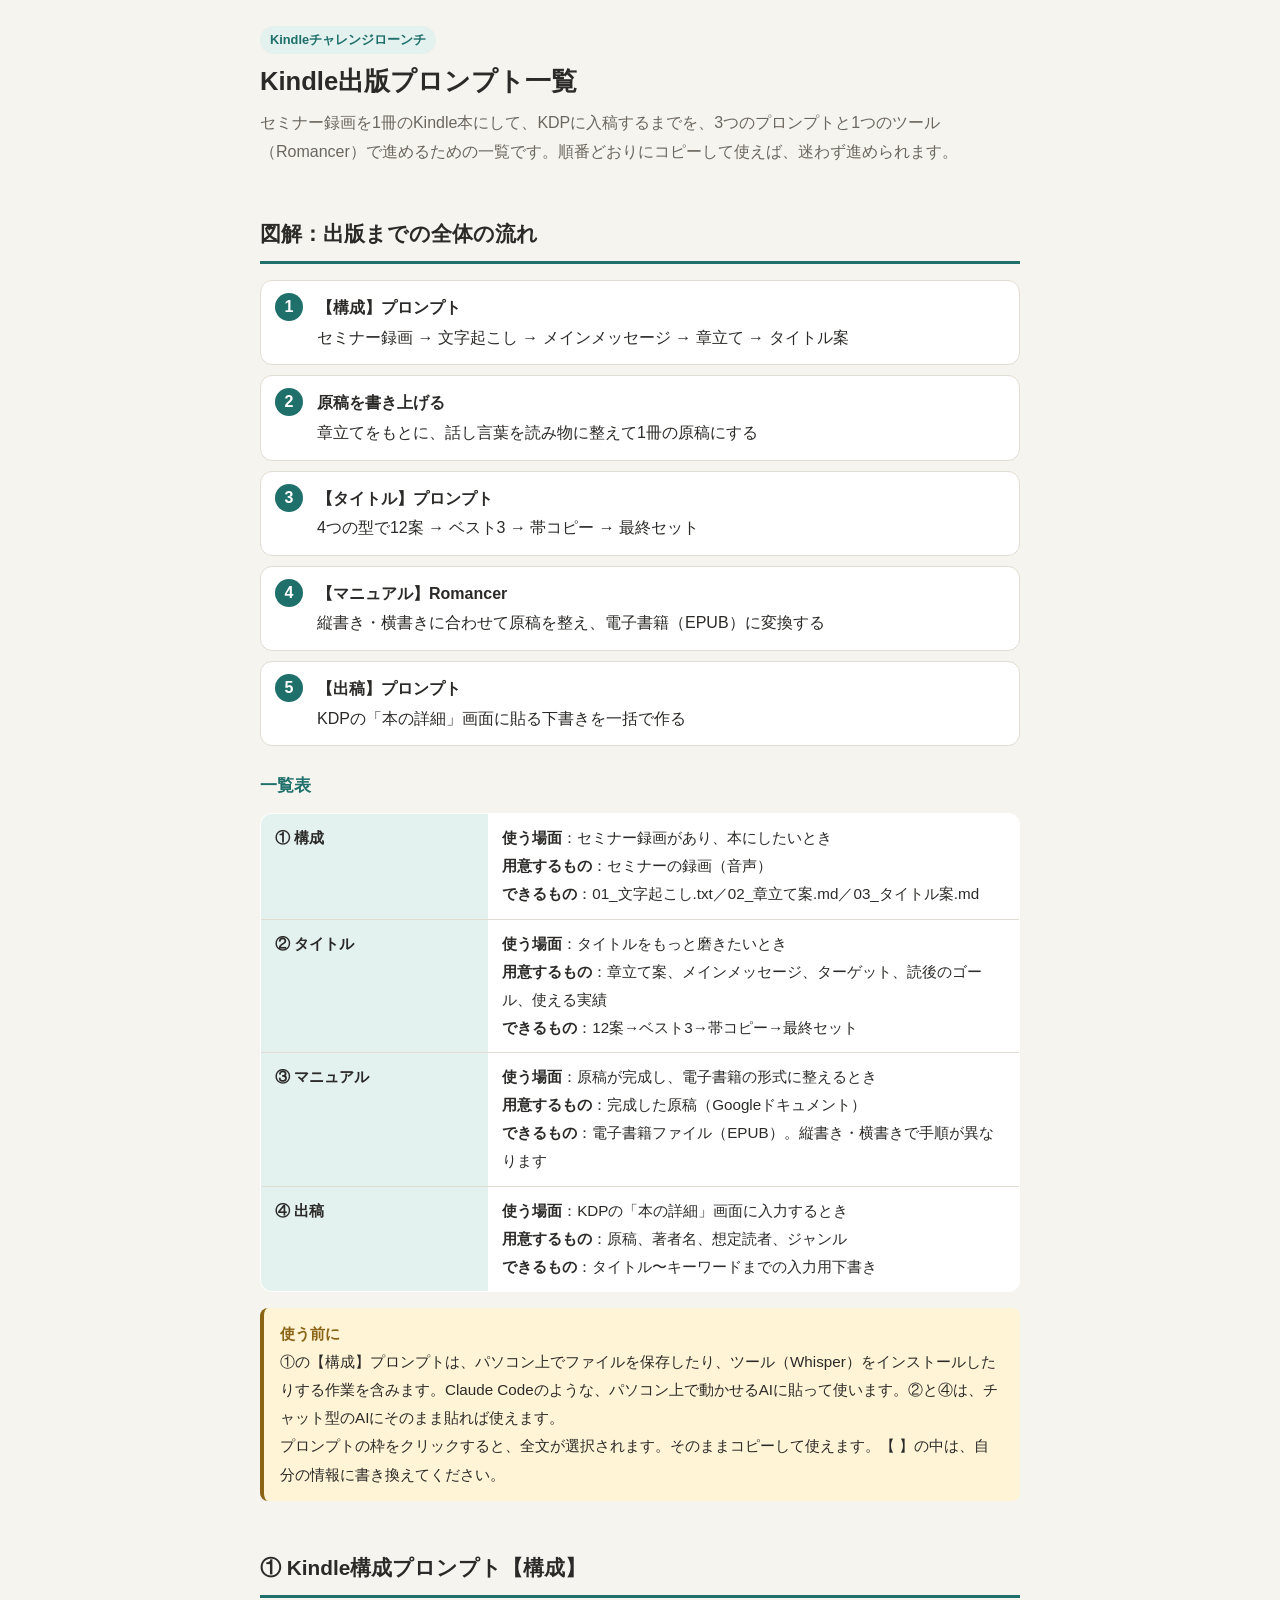
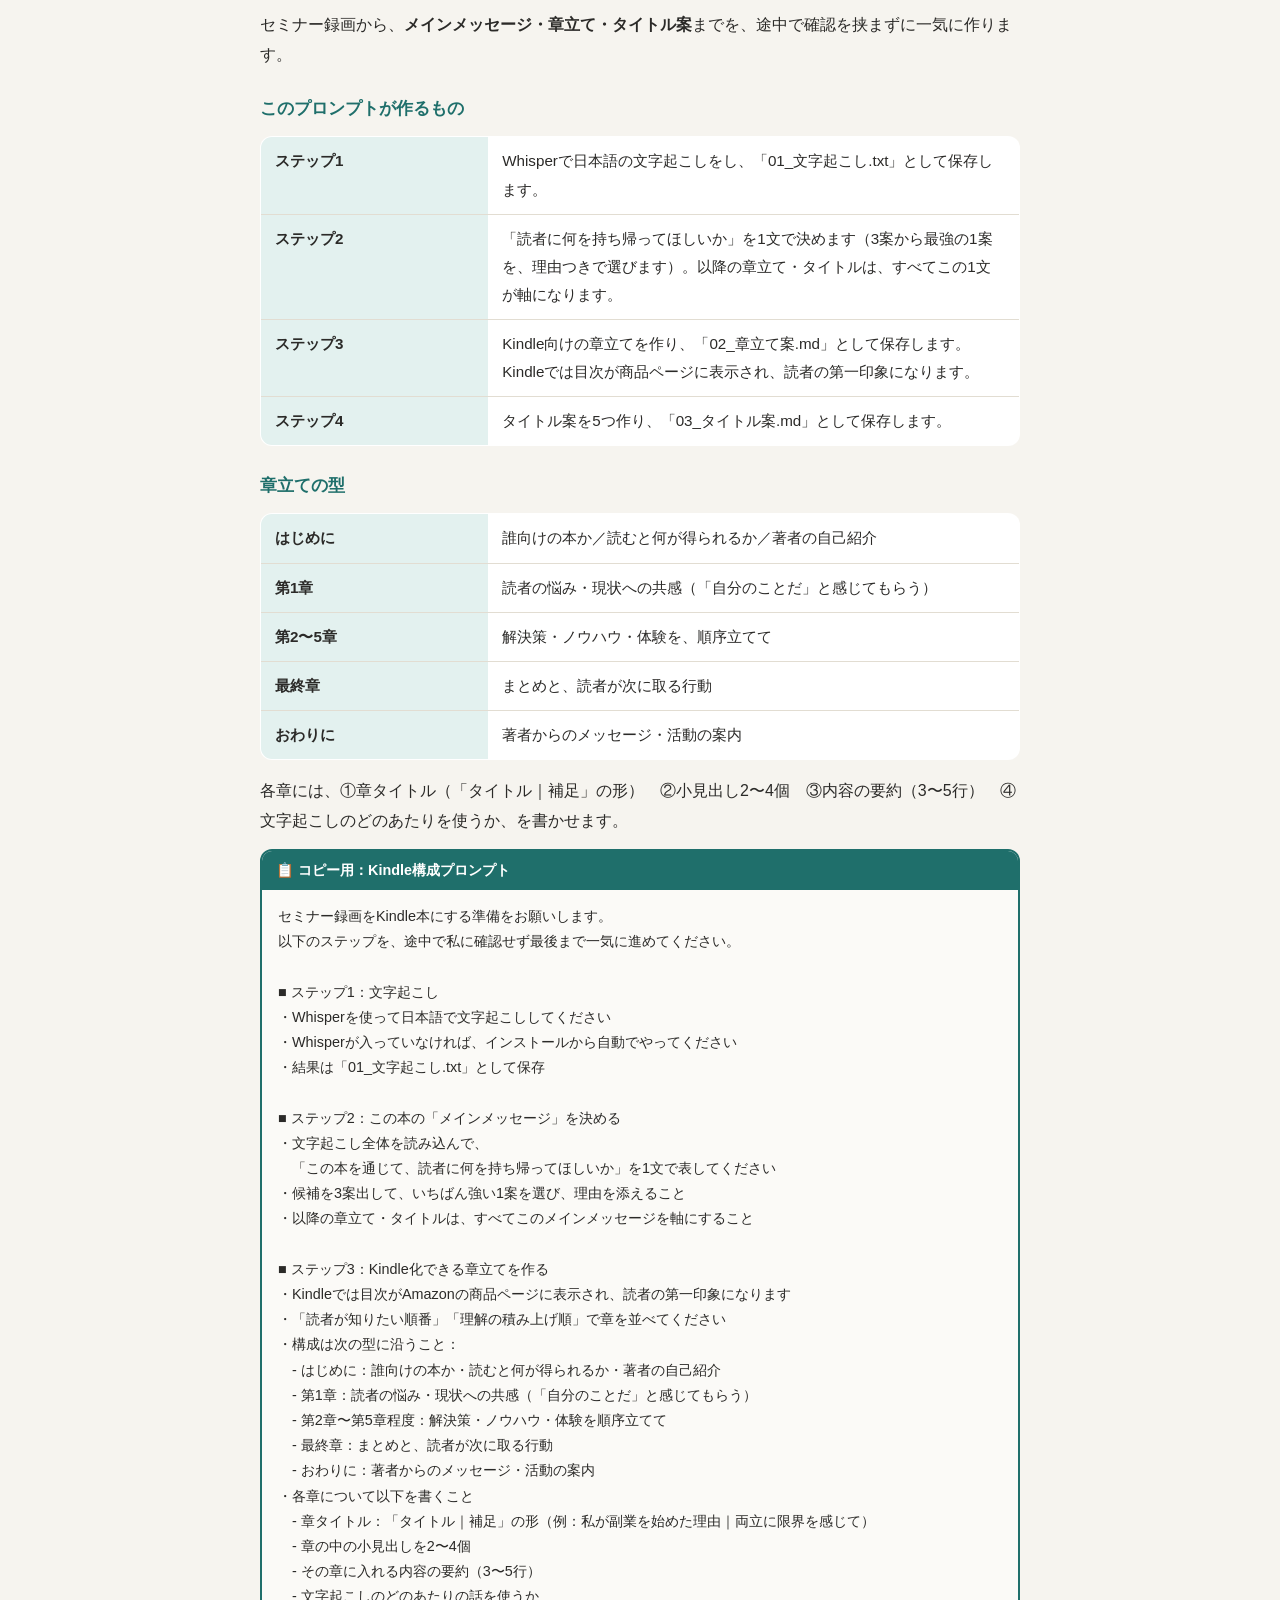
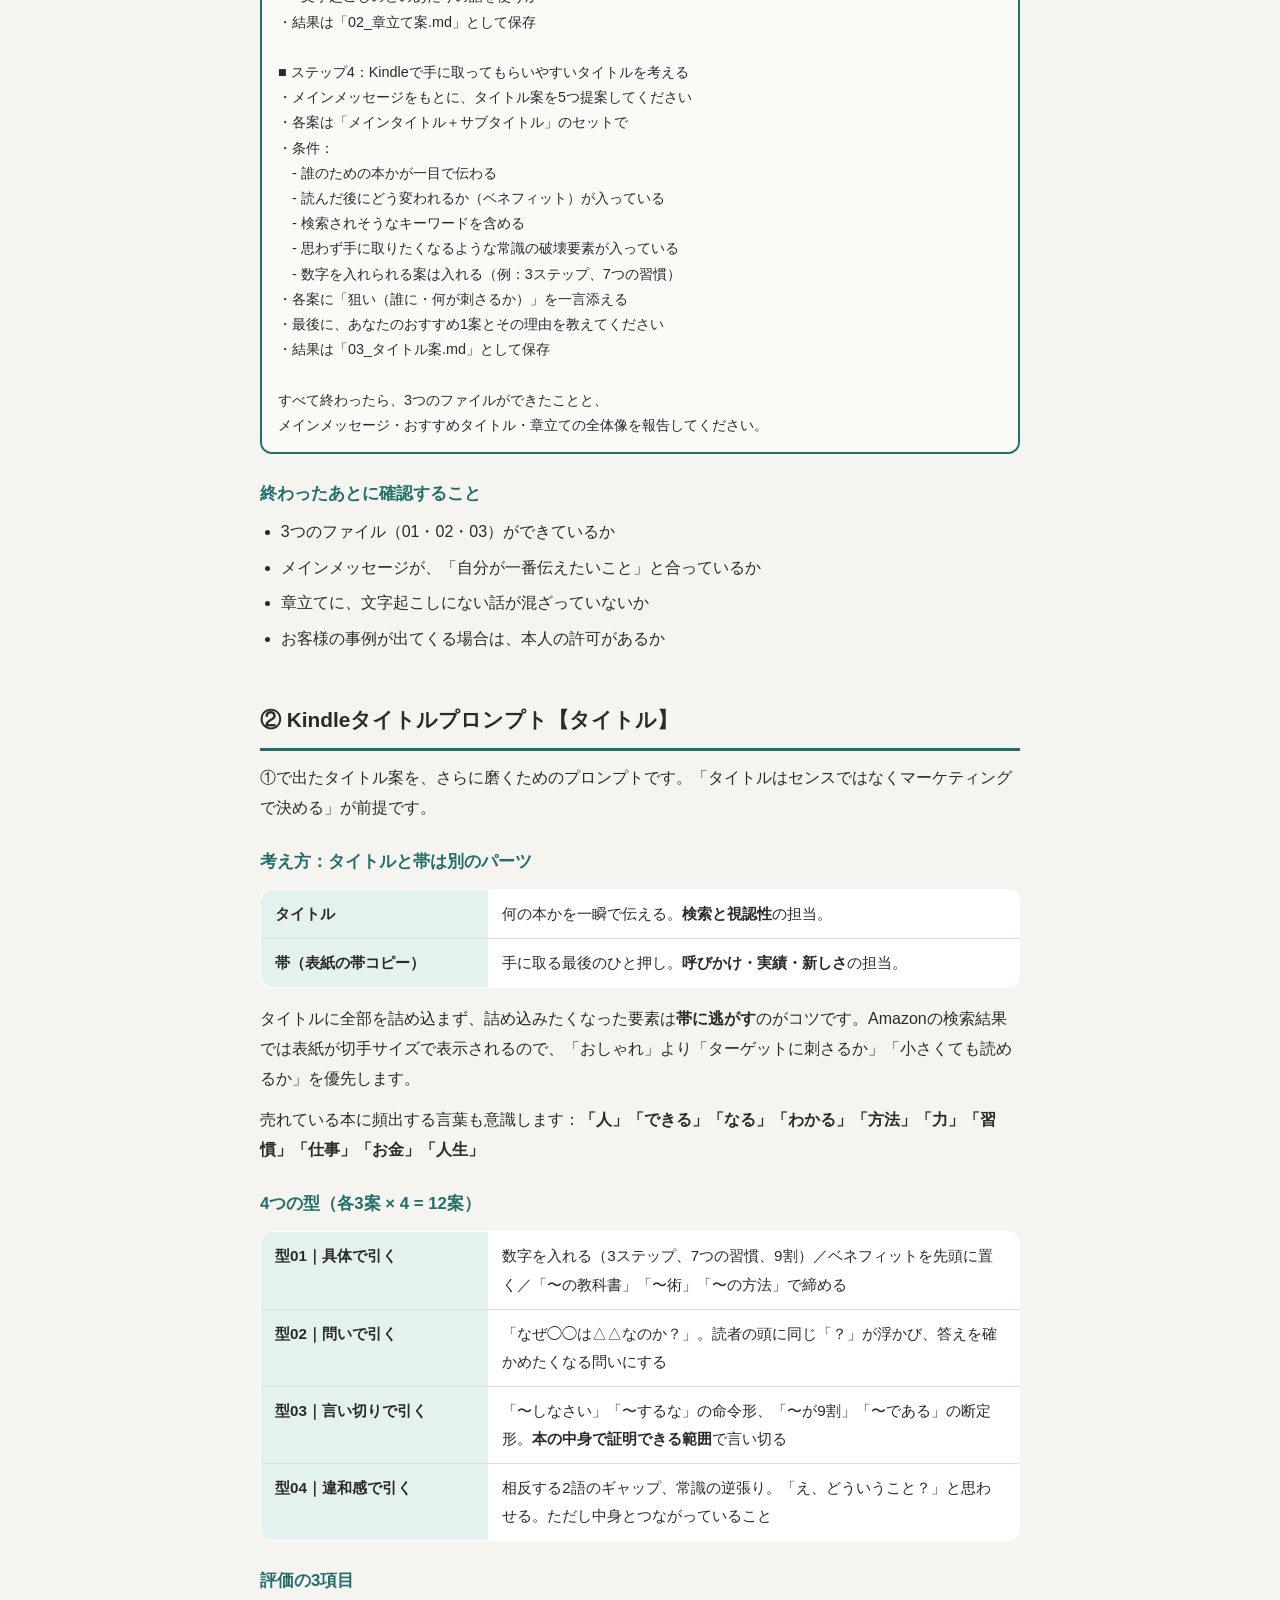
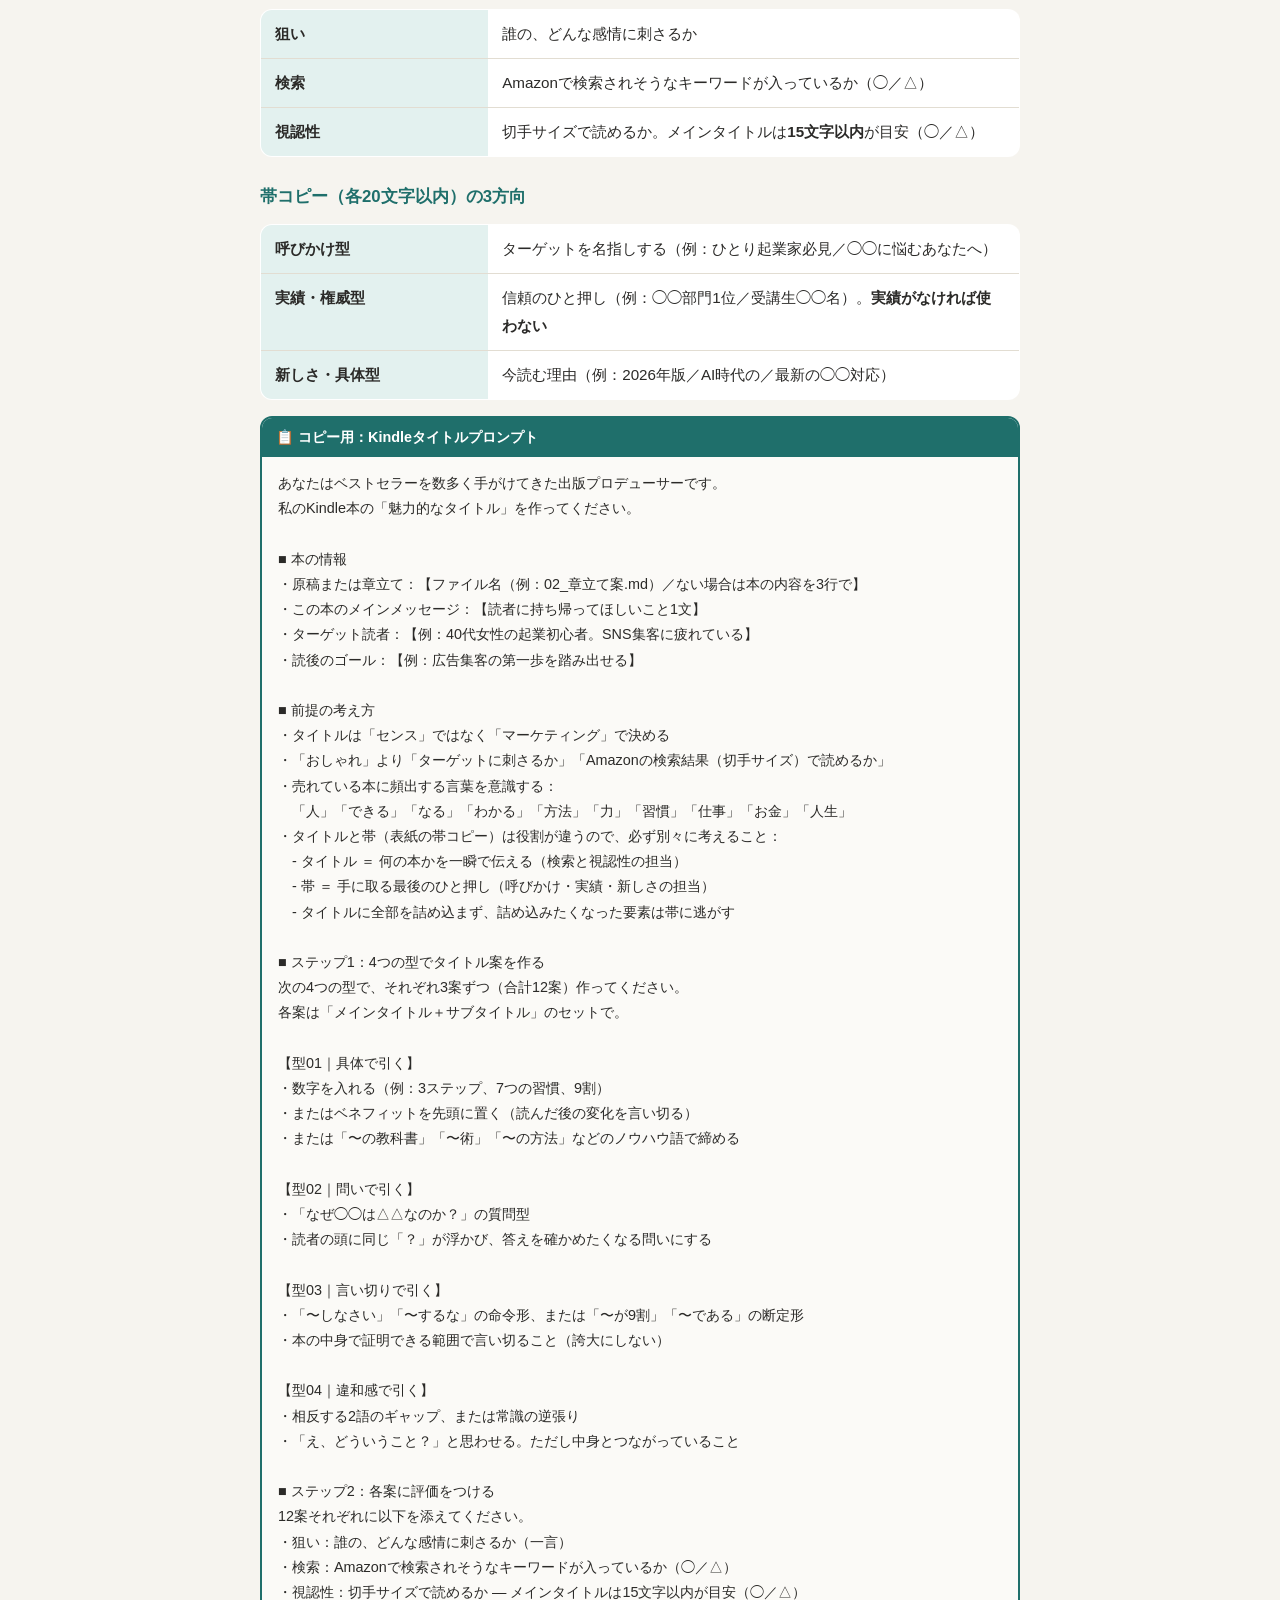
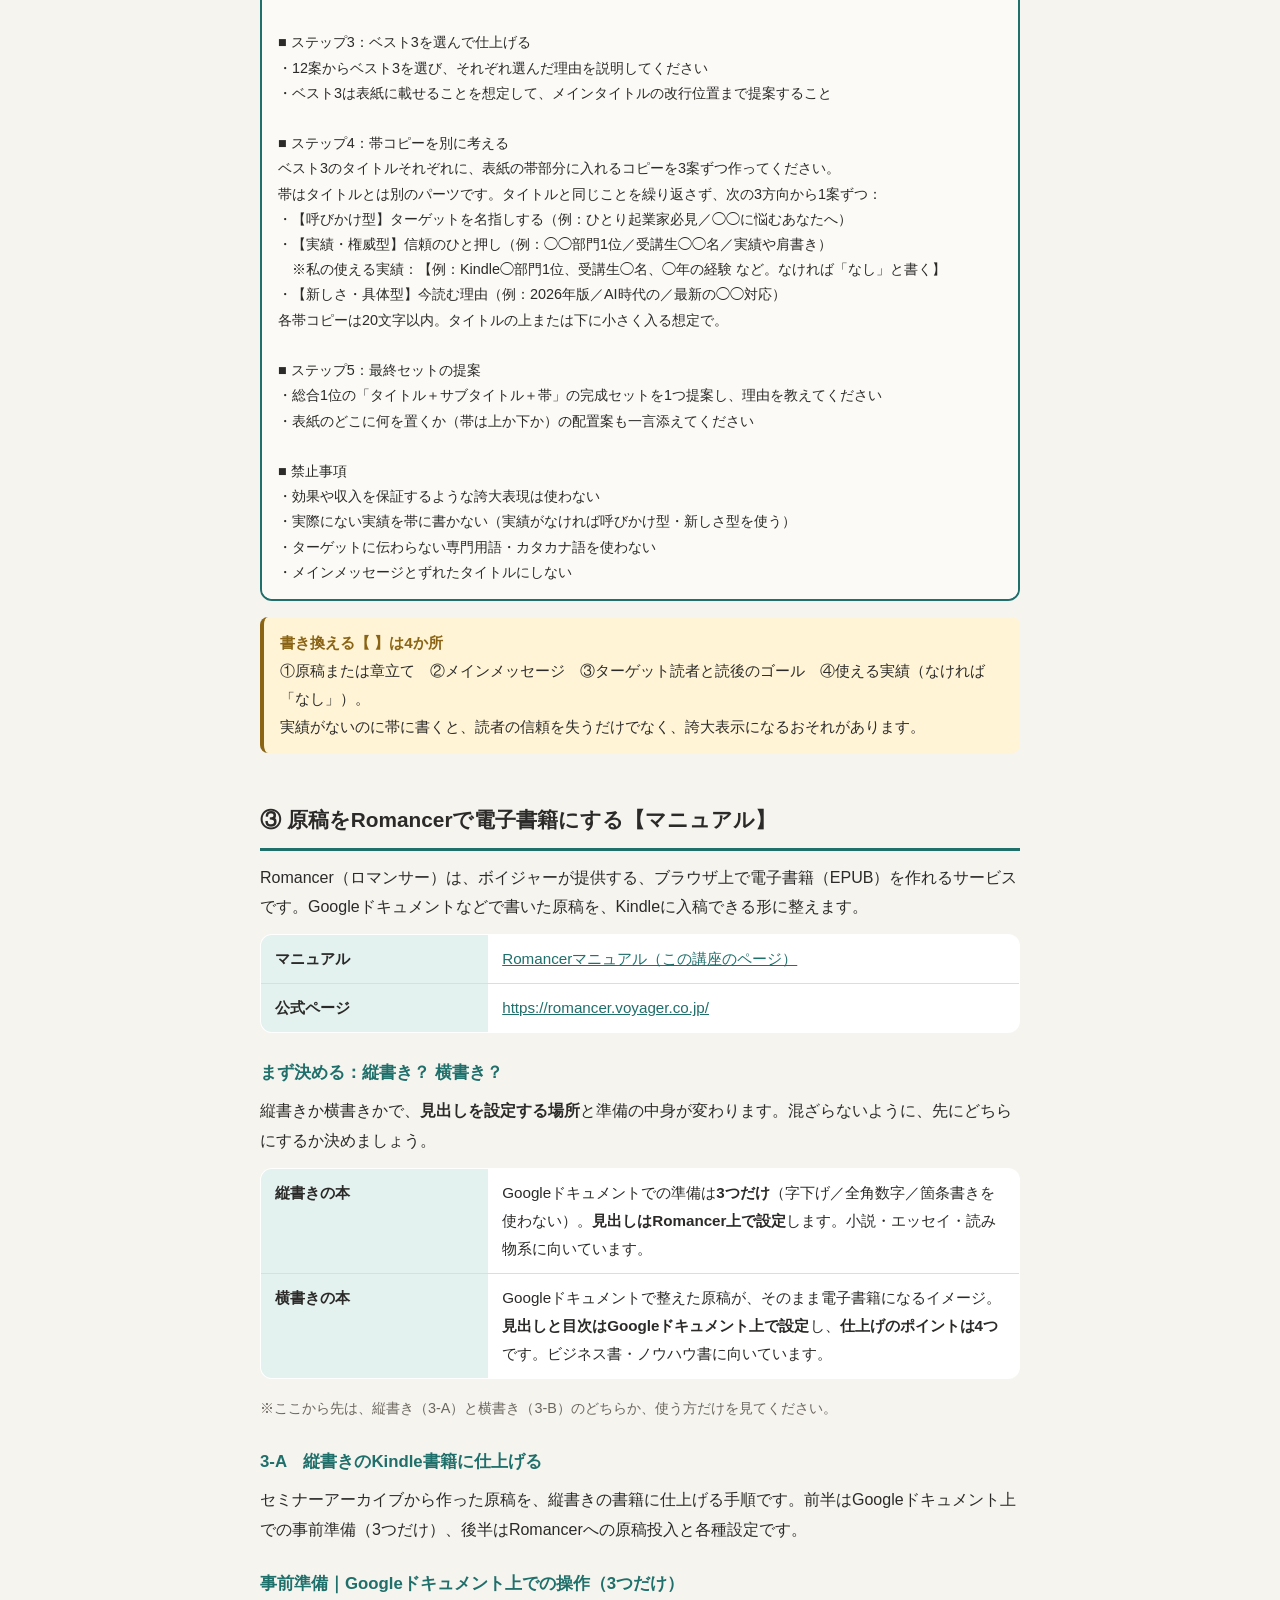
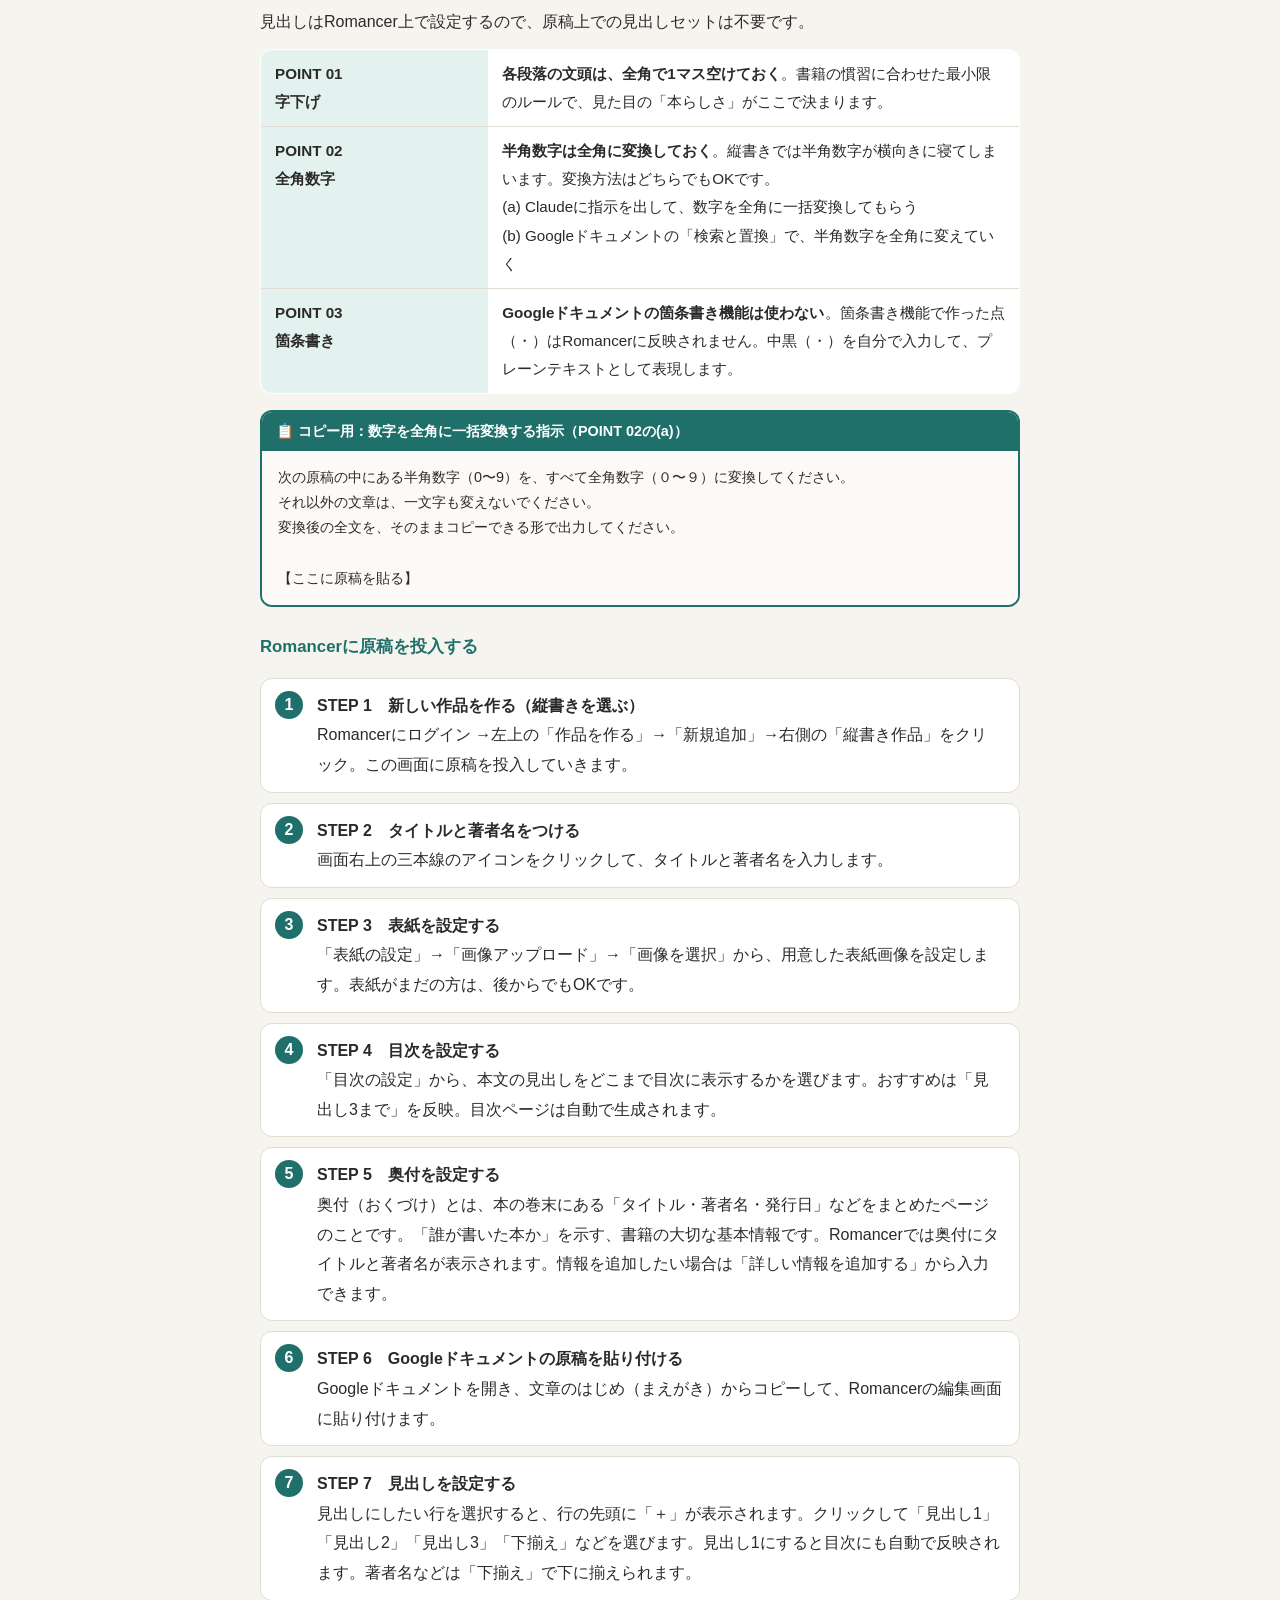
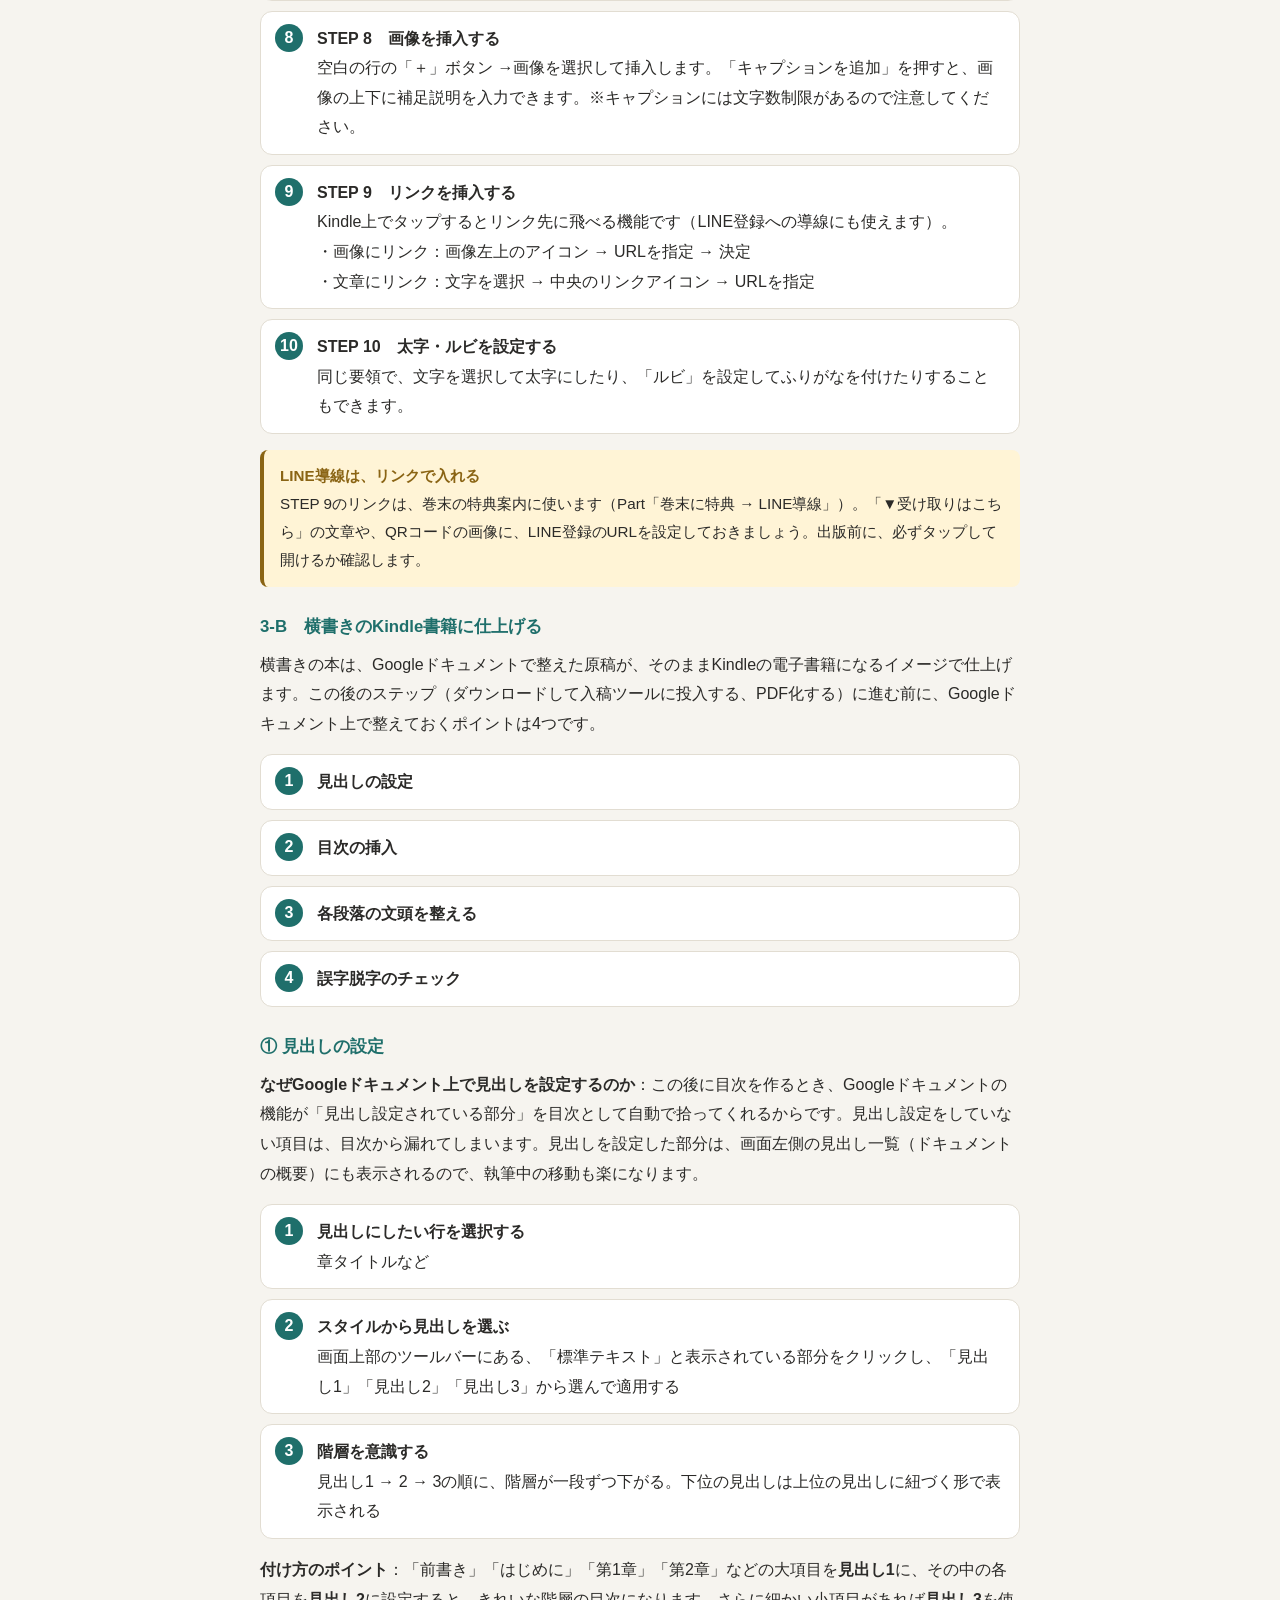
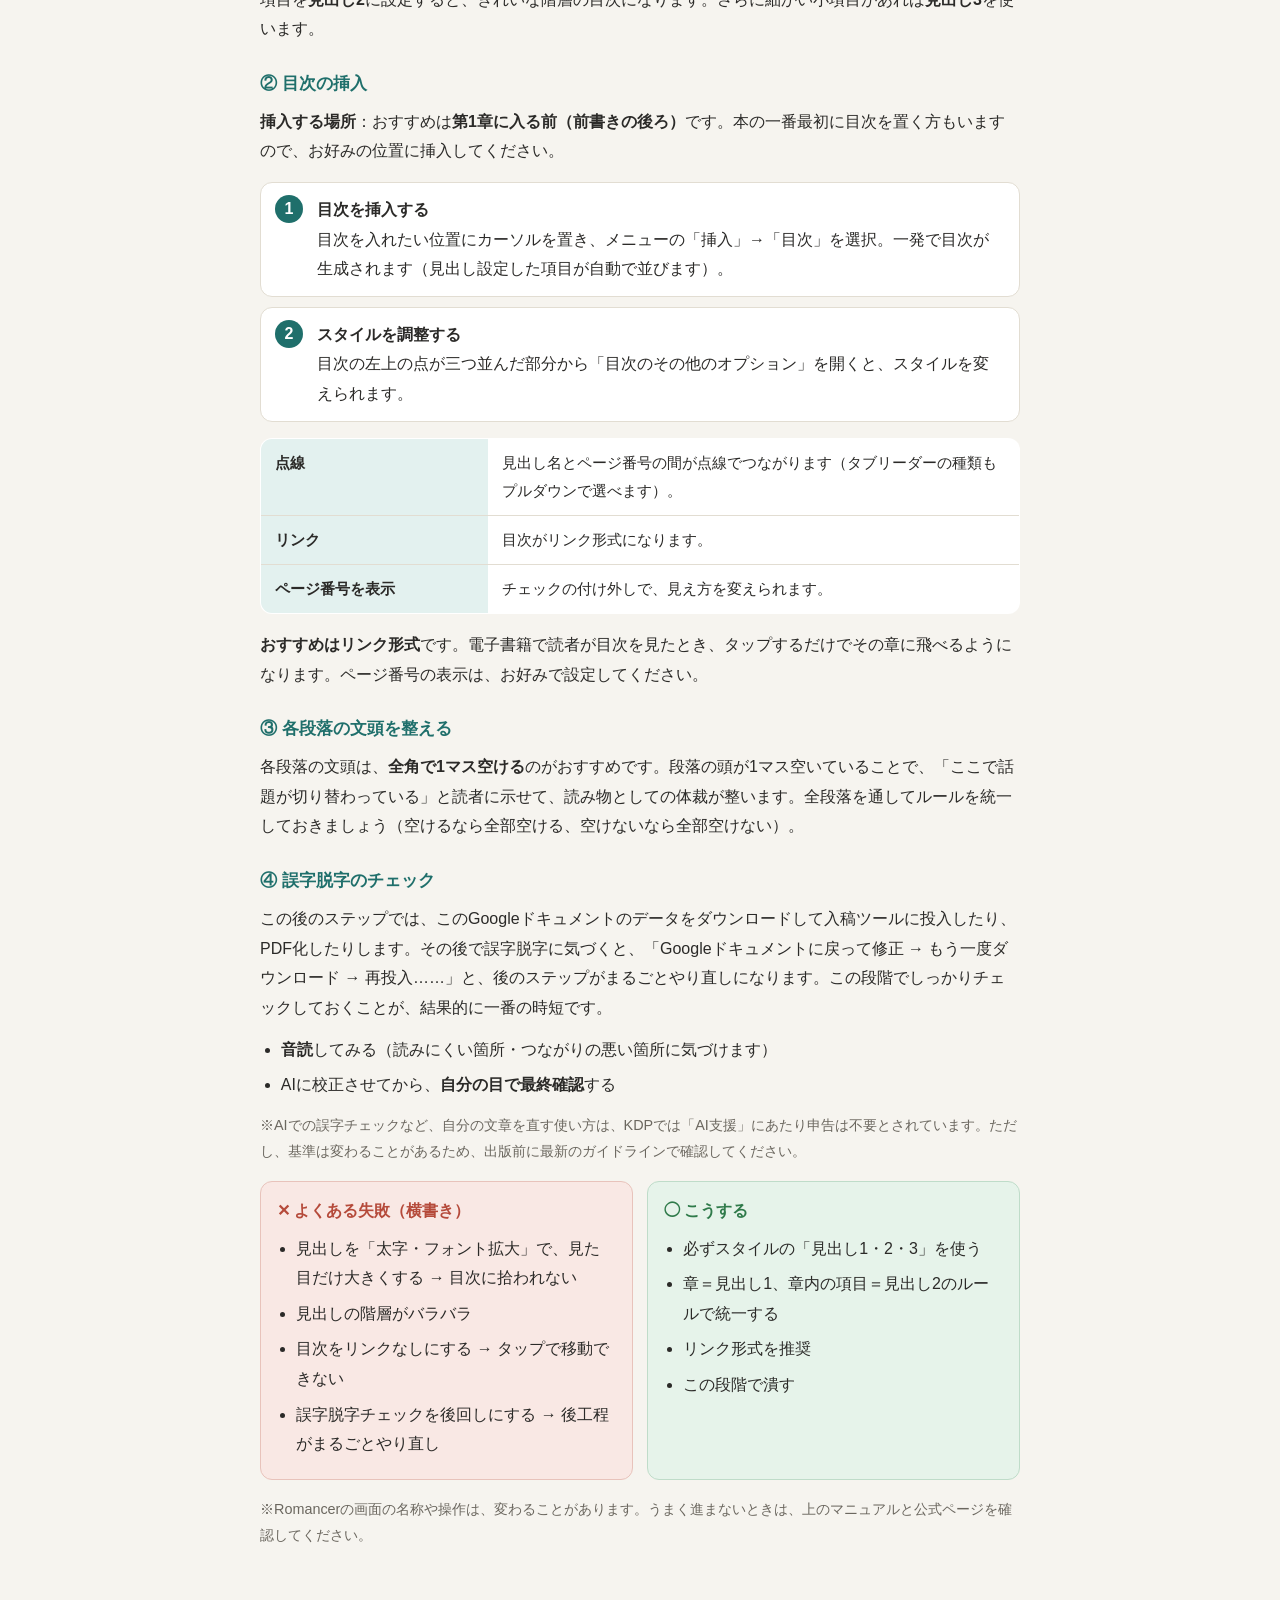
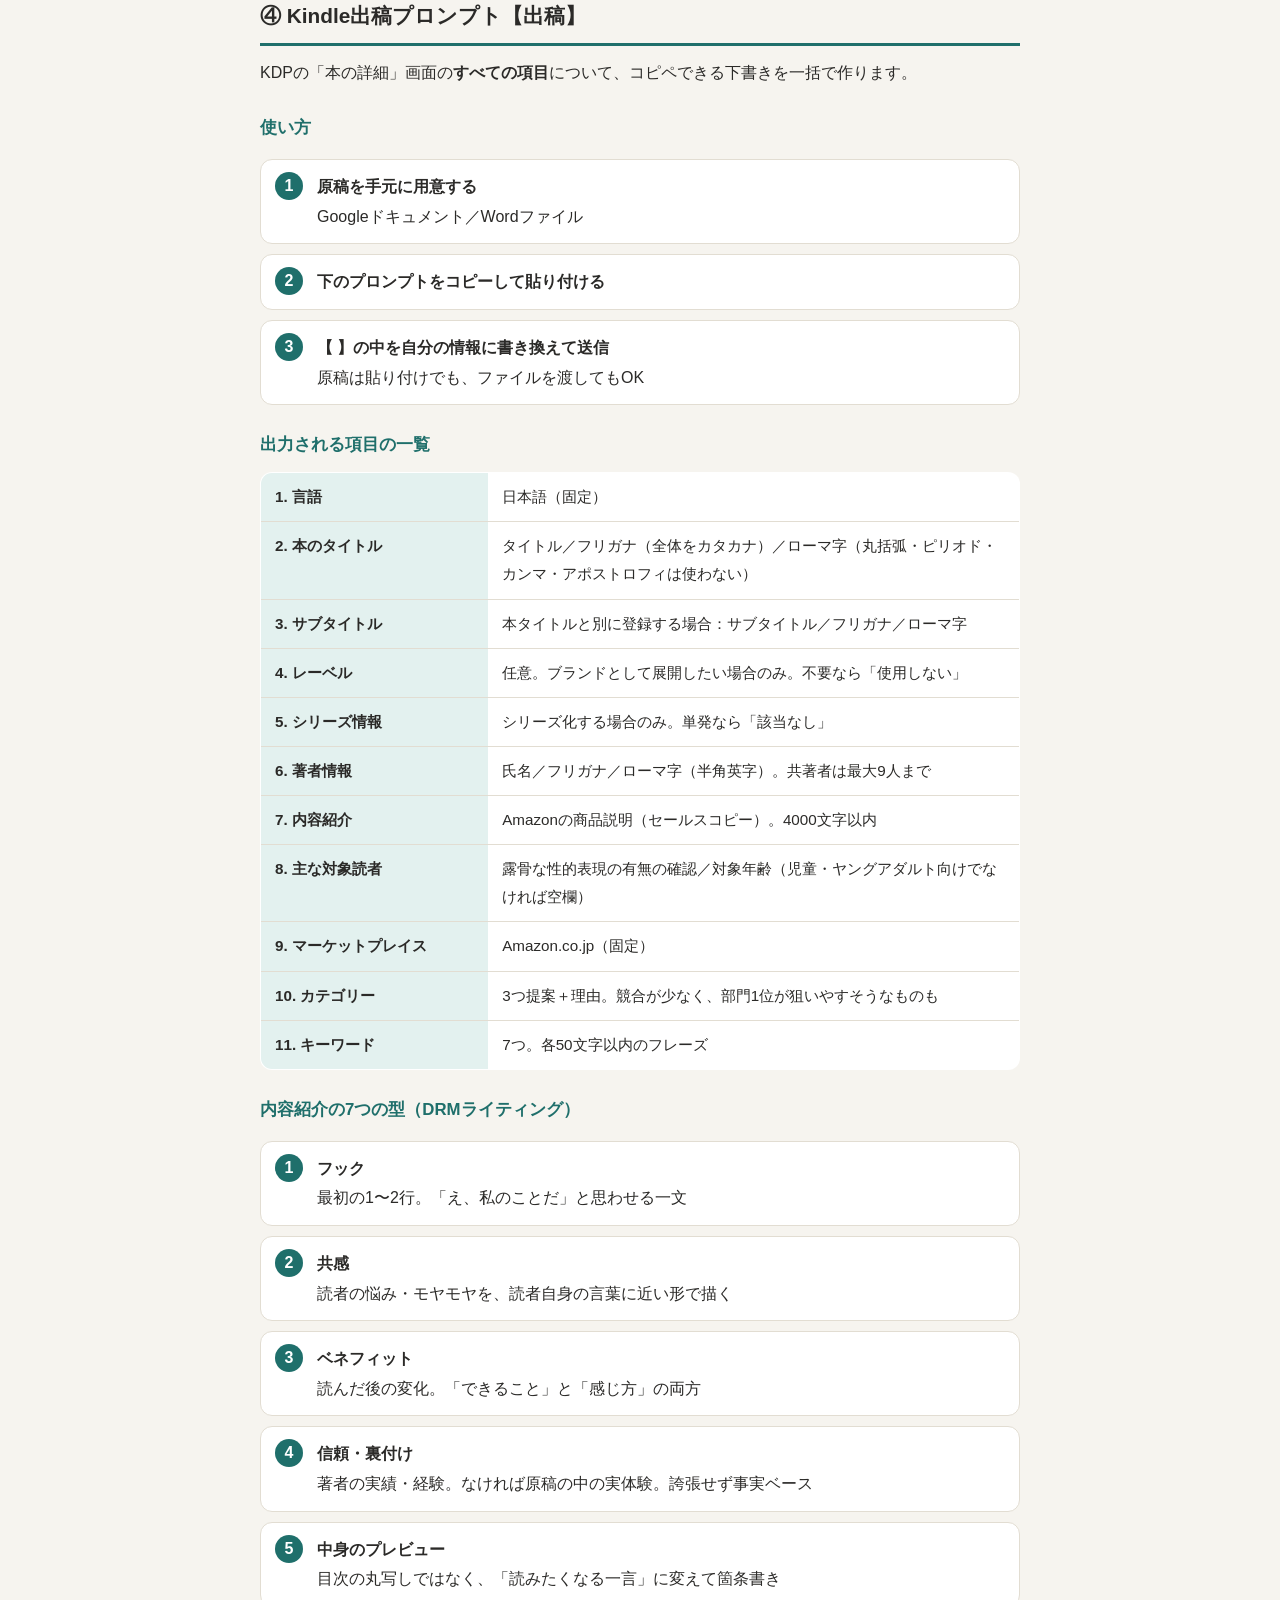
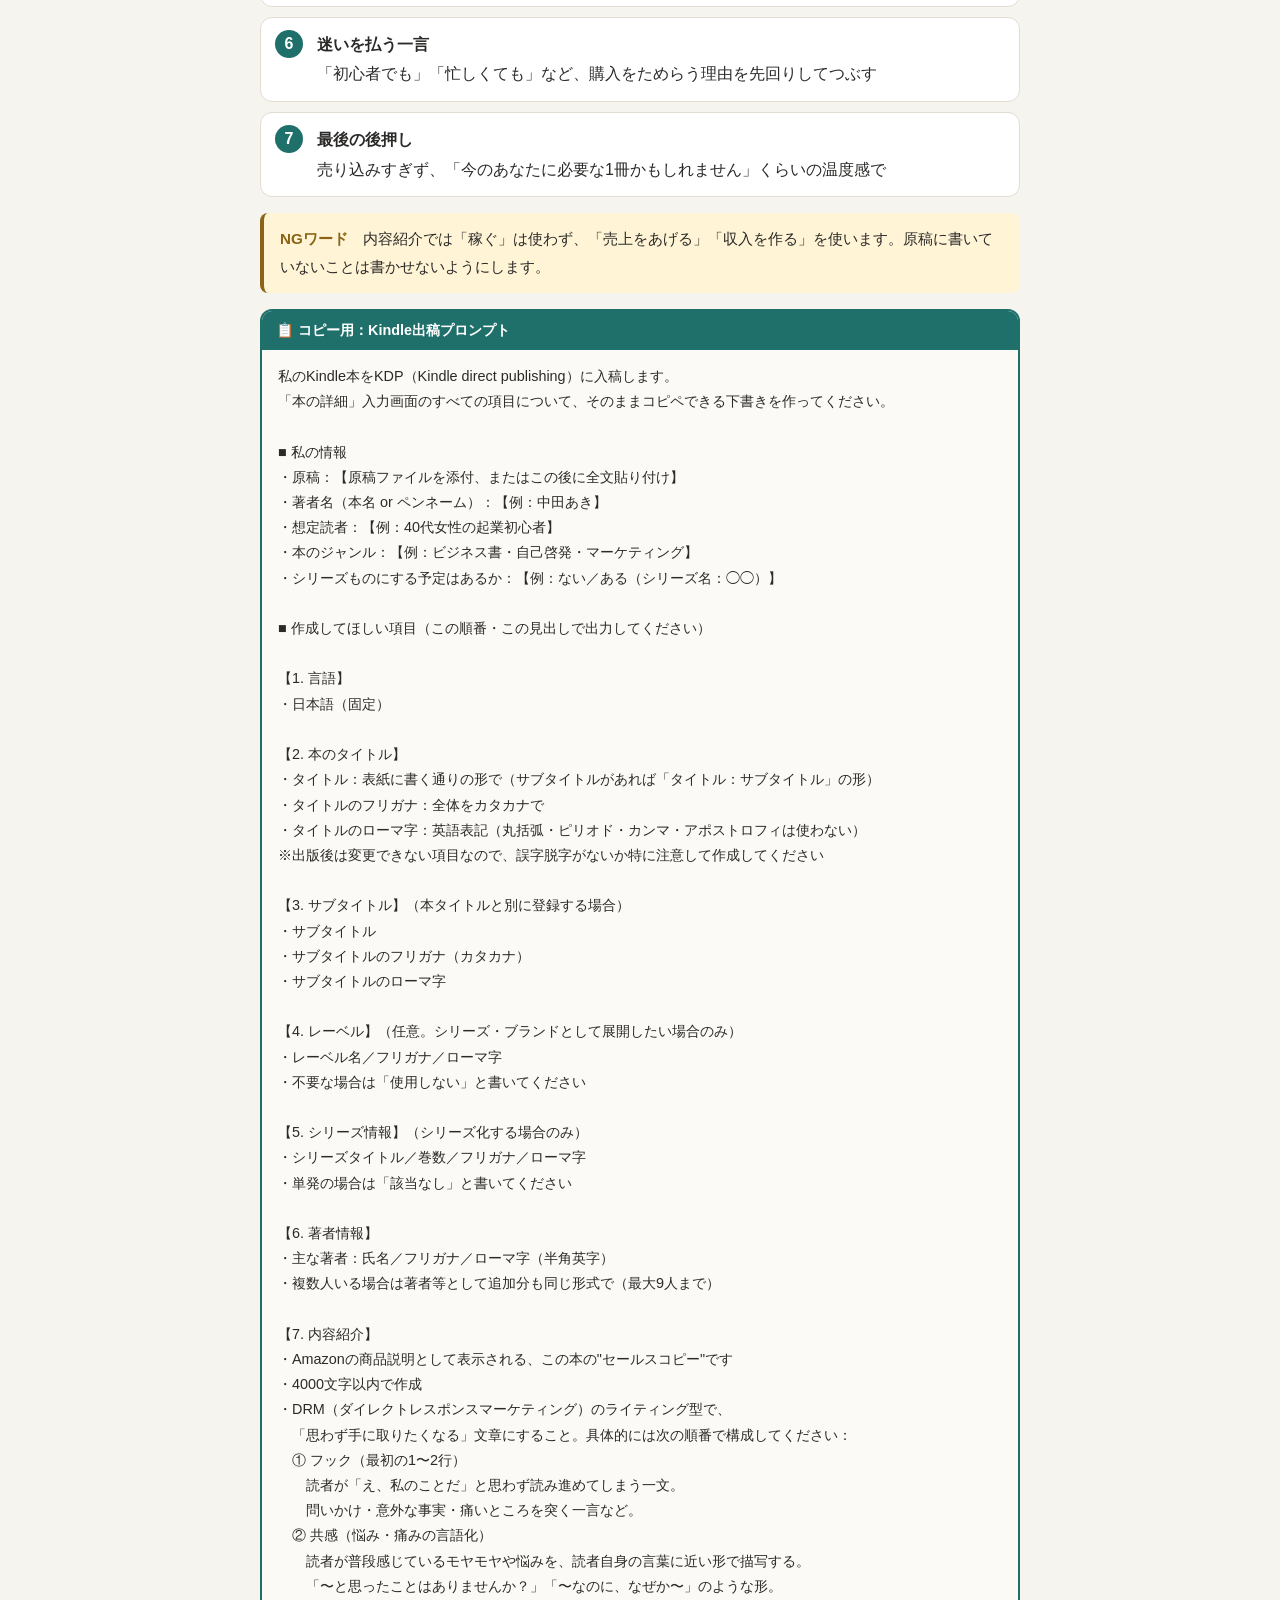
==== commit 1da98b2f: "Expand Romancer section with vertical/horizontal writing steps Co-Authored-By: Claude Sonnet 5.5 <no" ====
--- a/kindle-prompts-lesson.html
+++ b/kindle-prompts-lesson.html
@@ -62,7 +62,7 @@
     <li><b>【構成】プロンプト</b>セミナー録画 → 文字起こし → メインメッセージ → 章立て → タイトル案</li>
     <li><b>原稿を書き上げる</b>章立てをもとに、話し言葉を読み物に整えて1冊の原稿にする</li>
     <li><b>【タイトル】プロンプト</b>4つの型で12案 → ベスト3 → 帯コピー → 最終セット</li>
-    <li><b>【マニュアル】Romancer</b>原稿を電子書籍（EPUB）に変換する</li>
+    <li><b>【マニュアル】Romancer</b>縦書き・横書きに合わせて原稿を整え、電子書籍（EPUB）に変換する</li>
     <li><b>【出稿】プロンプト</b>KDPの「本の詳細」画面に貼る下書きを一括で作る</li>
   </ol>
 
@@ -70,7 +70,7 @@
   <table>
     <tr><th>① 構成</th><td><b>使う場面</b>：セミナー録画があり、本にしたいとき<br><b>用意するもの</b>：セミナーの録画（音声）<br><b>できるもの</b>：01_文字起こし.txt／02_章立て案.md／03_タイトル案.md</td></tr>
     <tr><th>② タイトル</th><td><b>使う場面</b>：タイトルをもっと磨きたいとき<br><b>用意するもの</b>：章立て案、メインメッセージ、ターゲット、読後のゴール、使える実績<br><b>できるもの</b>：12案→ベスト3→帯コピー→最終セット</td></tr>
-    <tr><th>③ マニュアル</th><td><b>使う場面</b>：原稿が完成し、電子書籍の形式に整えるとき<br><b>用意するもの</b>：完成した原稿（Wordなど）<br><b>できるもの</b>：電子書籍ファイル（EPUB）</td></tr>
+    <tr><th>③ マニュアル</th><td><b>使う場面</b>：原稿が完成し、電子書籍の形式に整えるとき<br><b>用意するもの</b>：完成した原稿（Googleドキュメント）<br><b>できるもの</b>：電子書籍ファイル（EPUB）。縦書き・横書きで手順が異なります</td></tr>
     <tr><th>④ 出稿</th><td><b>使う場面</b>：KDPの「本の詳細」画面に入力するとき<br><b>用意するもの</b>：原稿、著者名、想定読者、ジャンル<br><b>できるもの</b>：タイトル〜キーワードまでの入力用下書き</td></tr>
   </table>
 
@@ -268,19 +268,122 @@
   </div>
 
   <!-- ===== ③ Romancer ===== -->
-  <h2>③ Romancerマニュアル【マニュアル】</h2>
-  <p>Romancer（ロマンサー）は、ボイジャーが提供する、ブラウザ上で電子書籍（EPUB）を作れるサービスです。原稿を変換して、KDPに入稿できる形に整えます。</p>
+  <h2>③ 原稿をRomancerで電子書籍にする【マニュアル】</h2>
+  <p>Romancer（ロマンサー）は、ボイジャーが提供する、ブラウザ上で電子書籍（EPUB）を作れるサービスです。Googleドキュメントなどで書いた原稿を、Kindleに入稿できる形に整えます。</p>
   <table>
     <tr><th>マニュアル</th><td><a href="https://utage-system.com/p/Zy8VG1LmSmVi" target="_blank" rel="noopener">Romancerマニュアル（この講座のページ）</a></td></tr>
     <tr><th>公式ページ</th><td><a href="https://romancer.voyager.co.jp/" target="_blank" rel="noopener">https://romancer.voyager.co.jp/</a></td></tr>
   </table>
+
+  <h3>まず決める：縦書き？ 横書き？</h3>
+  <p>縦書きか横書きかで、<b>見出しを設定する場所</b>と準備の中身が変わります。混ざらないように、先にどちらにするか決めましょう。</p>
+  <table>
+    <tr><th>縦書きの本</th><td>Googleドキュメントでの準備は<b>3つだけ</b>（字下げ／全角数字／箇条書きを使わない）。<b>見出しはRomancer上で設定</b>します。小説・エッセイ・読み物系に向いています。</td></tr>
+    <tr><th>横書きの本</th><td>Googleドキュメントで整えた原稿が、そのまま電子書籍になるイメージ。<b>見出しと目次はGoogleドキュメント上で設定</b>し、<b>仕上げのポイントは4つ</b>です。ビジネス書・ノウハウ書に向いています。</td></tr>
+  </table>
+  <p class="tips">※ここから先は、縦書き（3-A）と横書き（3-B）のどちらか、使う方だけを見てください。</p>
+
+  <!-- ---------- 3-A 縦書き ---------- -->
+  <h3>3-A　縦書きのKindle書籍に仕上げる</h3>
+  <p>セミナーアーカイブから作った原稿を、縦書きの書籍に仕上げる手順です。前半はGoogleドキュメント上での事前準備（3つだけ）、後半はRomancerへの原稿投入と各種設定です。</p>
+
+  <h3>事前準備｜Googleドキュメント上での操作（3つだけ）</h3>
+  <p>見出しはRomancer上で設定するので、原稿上での見出しセットは不要です。</p>
+  <table>
+    <tr><th>POINT 01<br>字下げ</th><td><b>各段落の文頭は、全角で1マス空けておく</b>。書籍の慣習に合わせた最小限のルールで、見た目の「本らしさ」がここで決まります。</td></tr>
+    <tr><th>POINT 02<br>全角数字</th><td><b>半角数字は全角に変換しておく</b>。縦書きでは半角数字が横向きに寝てしまいます。変換方法はどちらでもOKです。<br>(a) Claudeに指示を出して、数字を全角に一括変換してもらう<br>(b) Googleドキュメントの「検索と置換」で、半角数字を全角に変えていく</td></tr>
+    <tr><th>POINT 03<br>箇条書き</th><td><b>Googleドキュメントの箇条書き機能は使わない</b>。箇条書き機能で作った点（・）はRomancerに反映されません。中黒（・）を自分で入力して、プレーンテキストとして表現します。</td></tr>
+  </table>
+  <div class="prompt-box"><div class="hd">📋 コピー用：数字を全角に一括変換する指示（POINT 02の(a)）</div>
+<pre>次の原稿の中にある半角数字（0〜9）を、すべて全角数字（０〜９）に変換してください。
+それ以外の文章は、一文字も変えないでください。
+変換後の全文を、そのままコピーできる形で出力してください。
+
+【ここに原稿を貼る】</pre></div>
+
+  <h3>Romancerに原稿を投入する</h3>
+  <ol class="steps">
+    <li><b>STEP 1　新しい作品を作る（縦書きを選ぶ）</b>Romancerにログイン →左上の「作品を作る」→「新規追加」→右側の「縦書き作品」をクリック。この画面に原稿を投入していきます。</li>
+    <li><b>STEP 2　タイトルと著者名をつける</b>画面右上の三本線のアイコンをクリックして、タイトルと著者名を入力します。</li>
+    <li><b>STEP 3　表紙を設定する</b>「表紙の設定」→「画像アップロード」→「画像を選択」から、用意した表紙画像を設定します。表紙がまだの方は、後からでもOKです。</li>
+    <li><b>STEP 4　目次を設定する</b>「目次の設定」から、本文の見出しをどこまで目次に表示するかを選びます。おすすめは「見出し3まで」を反映。目次ページは自動で生成されます。</li>
+    <li><b>STEP 5　奥付を設定する</b>奥付（おくづけ）とは、本の巻末にある「タイトル・著者名・発行日」などをまとめたページのことです。「誰が書いた本か」を示す、書籍の大切な基本情報です。Romancerでは奥付にタイトルと著者名が表示されます。情報を追加したい場合は「詳しい情報を追加する」から入力できます。</li>
+    <li><b>STEP 6　Googleドキュメントの原稿を貼り付ける</b>Googleドキュメントを開き、文章のはじめ（まえがき）からコピーして、Romancerの編集画面に貼り付けます。</li>
+    <li><b>STEP 7　見出しを設定する</b>見出しにしたい行を選択すると、行の先頭に「＋」が表示されます。クリックして「見出し1」「見出し2」「見出し3」「下揃え」などを選びます。見出し1にすると目次にも自動で反映されます。著者名などは「下揃え」で下に揃えられます。</li>
+    <li><b>STEP 8　画像を挿入する</b>空白の行の「＋」ボタン →画像を選択して挿入します。「キャプションを追加」を押すと、画像の上下に補足説明を入力できます。※キャプションには文字数制限があるので注意してください。</li>
+    <li><b>STEP 9　リンクを挿入する</b>Kindle上でタップするとリンク先に飛べる機能です（LINE登録への導線にも使えます）。<br>・画像にリンク：画像左上のアイコン → URLを指定 → 決定<br>・文章にリンク：文字を選択 → 中央のリンクアイコン → URLを指定</li>
+    <li><b>STEP 10　太字・ルビを設定する</b>同じ要領で、文字を選択して太字にしたり、「ルビ」を設定してふりがなを付けたりすることもできます。</li>
+  </ol>
+  <div class="note">
+    <b>LINE導線は、リンクで入れる</b><br>
+    STEP 9のリンクは、巻末の特典案内に使います（Part「巻末に特典 → LINE導線」）。「▼受け取りはこちら」の文章や、QRコードの画像に、LINE登録のURLを設定しておきましょう。出版前に、必ずタップして開けるか確認します。
+  </div>
+
+  <!-- ---------- 3-B 横書き ---------- -->
+  <h3>3-B　横書きのKindle書籍に仕上げる</h3>
+  <p>横書きの本は、Googleドキュメントで整えた原稿が、そのままKindleの電子書籍になるイメージで仕上げます。この後のステップ（ダウンロードして入稿ツールに投入する、PDF化する）に進む前に、Googleドキュメント上で整えておくポイントは4つです。</p>
+  <ol class="steps">
+    <li><b>見出しの設定</b></li>
+    <li><b>目次の挿入</b></li>
+    <li><b>各段落の文頭を整える</b></li>
+    <li><b>誤字脱字のチェック</b></li>
+  </ol>
+
+  <h3>① 見出しの設定</h3>
+  <p><b>なぜGoogleドキュメント上で見出しを設定するのか</b>：この後に目次を作るとき、Googleドキュメントの機能が「見出し設定されている部分」を目次として自動で拾ってくれるからです。見出し設定をしていない項目は、目次から漏れてしまいます。見出しを設定した部分は、画面左側の見出し一覧（ドキュメントの概要）にも表示されるので、執筆中の移動も楽になります。</p>
+  <ol class="steps">
+    <li><b>見出しにしたい行を選択する</b>章タイトルなど</li>
+    <li><b>スタイルから見出しを選ぶ</b>画面上部のツールバーにある、「標準テキスト」と表示されている部分をクリックし、「見出し1」「見出し2」「見出し3」から選んで適用する</li>
+    <li><b>階層を意識する</b>見出し1 → 2 → 3の順に、階層が一段ずつ下がる。下位の見出しは上位の見出しに紐づく形で表示される</li>
+  </ol>
+  <p><b>付け方のポイント</b>：「前書き」「はじめに」「第1章」「第2章」などの大項目を<b>見出し1</b>に、その中の各項目を<b>見出し2</b>に設定すると、きれいな階層の目次になります。さらに細かい小項目があれば<b>見出し3</b>を使います。</p>
+
+  <h3>② 目次の挿入</h3>
+  <p><b>挿入する場所</b>：おすすめは<b>第1章に入る前（前書きの後ろ）</b>です。本の一番最初に目次を置く方もいますので、お好みの位置に挿入してください。</p>
+  <ol class="steps">
+    <li><b>目次を挿入する</b>目次を入れたい位置にカーソルを置き、メニューの「挿入」→「目次」を選択。一発で目次が生成されます（見出し設定した項目が自動で並びます）。</li>
+    <li><b>スタイルを調整する</b>目次の左上の点が三つ並んだ部分から「目次のその他のオプション」を開くと、スタイルを変えられます。</li>
+  </ol>
+  <table>
+    <tr><th>点線</th><td>見出し名とページ番号の間が点線でつながります（タブリーダーの種類もプルダウンで選べます）。</td></tr>
+    <tr><th>リンク</th><td>目次がリンク形式になります。</td></tr>
+    <tr><th>ページ番号を表示</th><td>チェックの付け外しで、見え方を変えられます。</td></tr>
+  </table>
+  <p><b>おすすめはリンク形式</b>です。電子書籍で読者が目次を見たとき、タップするだけでその章に飛べるようになります。ページ番号の表示は、お好みで設定してください。</p>
+
+  <h3>③ 各段落の文頭を整える</h3>
+  <p>各段落の文頭は、<b>全角で1マス空ける</b>のがおすすめです。段落の頭が1マス空いていることで、「ここで話題が切り替わっている」と読者に示せて、読み物としての体裁が整います。全段落を通してルールを統一しておきましょう（空けるなら全部空ける、空けないなら全部空けない）。</p>
+
+  <h3>④ 誤字脱字のチェック</h3>
+  <p>この後のステップでは、このGoogleドキュメントのデータをダウンロードして入稿ツールに投入したり、PDF化したりします。その後で誤字脱字に気づくと、「Googleドキュメントに戻って修正 → もう一度ダウンロード → 再投入……」と、後のステップがまるごとやり直しになります。この段階でしっかりチェックしておくことが、結果的に一番の時短です。</p>
   <ul>
-    <li>作り方は大きく3つ：①原稿ファイルをアップロードして変換　②Webエディターで入力して変換　③ビジュアルエディタで入力して変換</li>
-    <li>アップロードできる原稿は、Word（.docx）・PDF・連番画像のZIPなど。文字中心の本は<b>Word原稿</b>から作るのが向いています。</li>
-    <li>KDP向けには「Kindle専用EPUB」に関する項目があります。操作はマニュアルの手順どおりに進めてください。</li>
-    <li>原稿は、章・節の<b>見出し設定</b>をしておくと、目次が自動で作られて崩れにくくなります。</li>
+    <li><b>音読</b>してみる（読みにくい箇所・つながりの悪い箇所に気づけます）</li>
+    <li>AIに校正させてから、<b>自分の目で最終確認</b>する</li>
   </ul>
-  <p class="tips">※料金や機能は変わることがあります。使い始める前に、公式サイトで最新の内容を確認してください。</p>
+  <p class="tips">※AIでの誤字チェックなど、自分の文章を直す使い方は、KDPでは「AI支援」にあたり申告は不要とされています。ただし、基準は変わることがあるため、出版前に最新のガイドラインで確認してください。</p>
+
+  <div class="compare">
+    <div class="col ng">
+      <div class="ttl">✕ よくある失敗（横書き）</div>
+      <ul>
+        <li>見出しを「太字・フォント拡大」で、見た目だけ大きくする → 目次に拾われない</li>
+        <li>見出しの階層がバラバラ</li>
+        <li>目次をリンクなしにする → タップで移動できない</li>
+        <li>誤字脱字チェックを後回しにする → 後工程がまるごとやり直し</li>
+      </ul>
+    </div>
+    <div class="col ok">
+      <div class="ttl">◯ こうする</div>
+      <ul>
+        <li>必ずスタイルの「見出し1・2・3」を使う</li>
+        <li>章＝見出し1、章内の項目＝見出し2のルールで統一する</li>
+        <li>リンク形式を推奨</li>
+        <li>この段階で潰す</li>
+      </ul>
+    </div>
+  </div>
+
+  <p class="tips">※Romancerの画面の名称や操作は、変わることがあります。うまく進まないときは、上のマニュアルと公式ページを確認してください。</p>
 
   <!-- ===== ④ 出稿 ===== -->
   <h2>④ Kindle出稿プロンプト【出稿】</h2>
